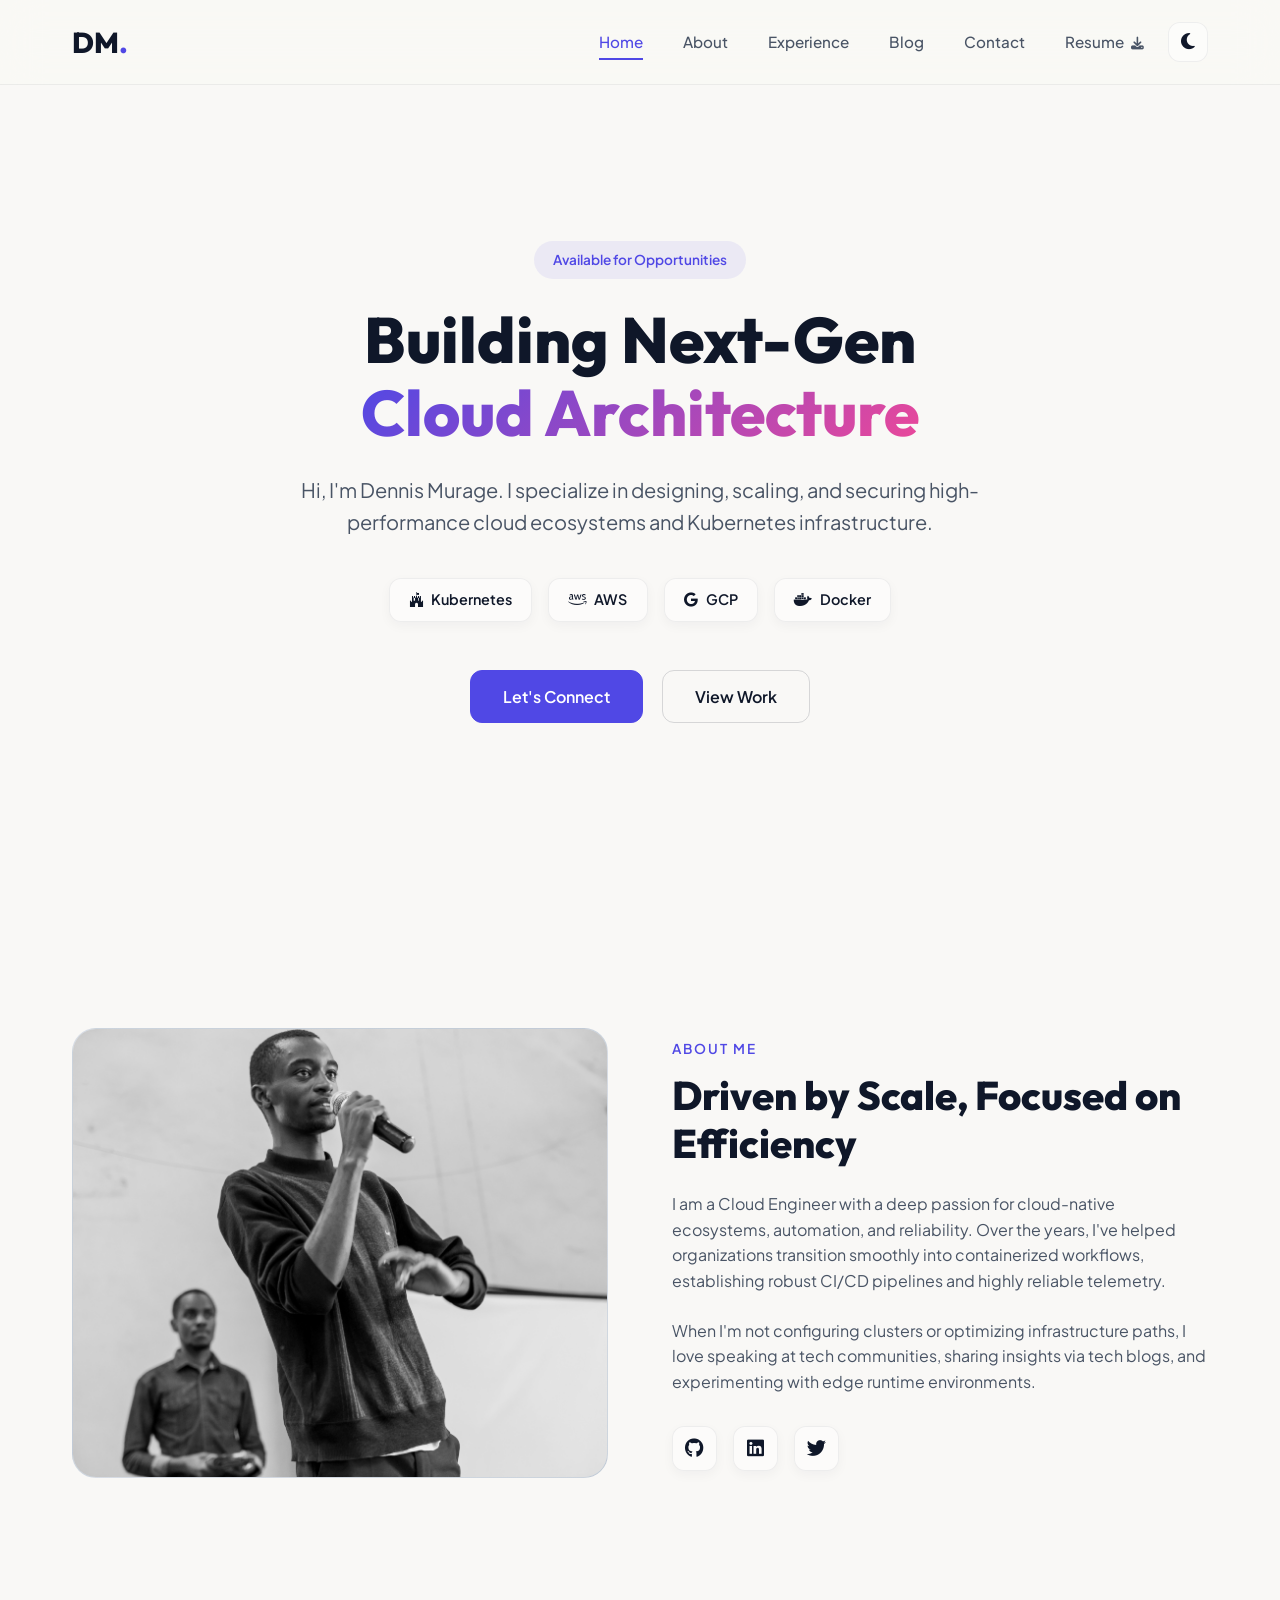
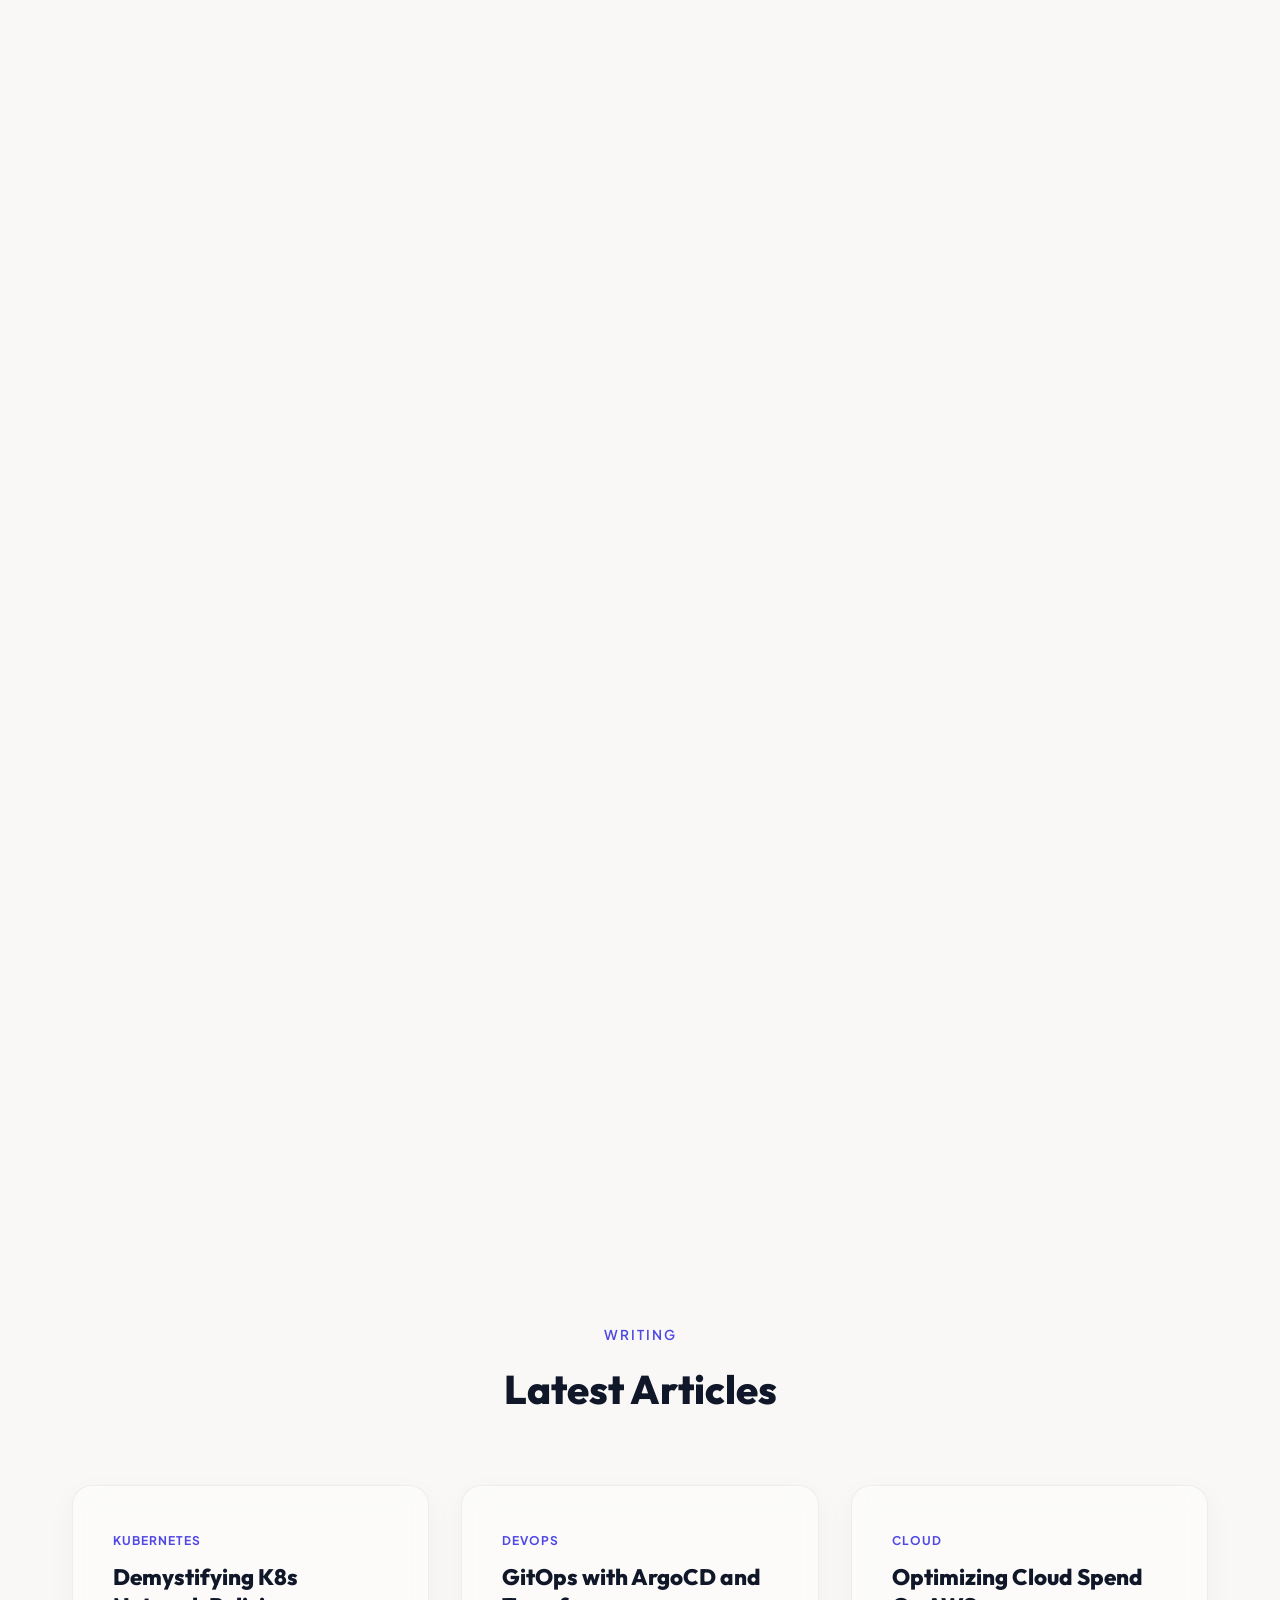
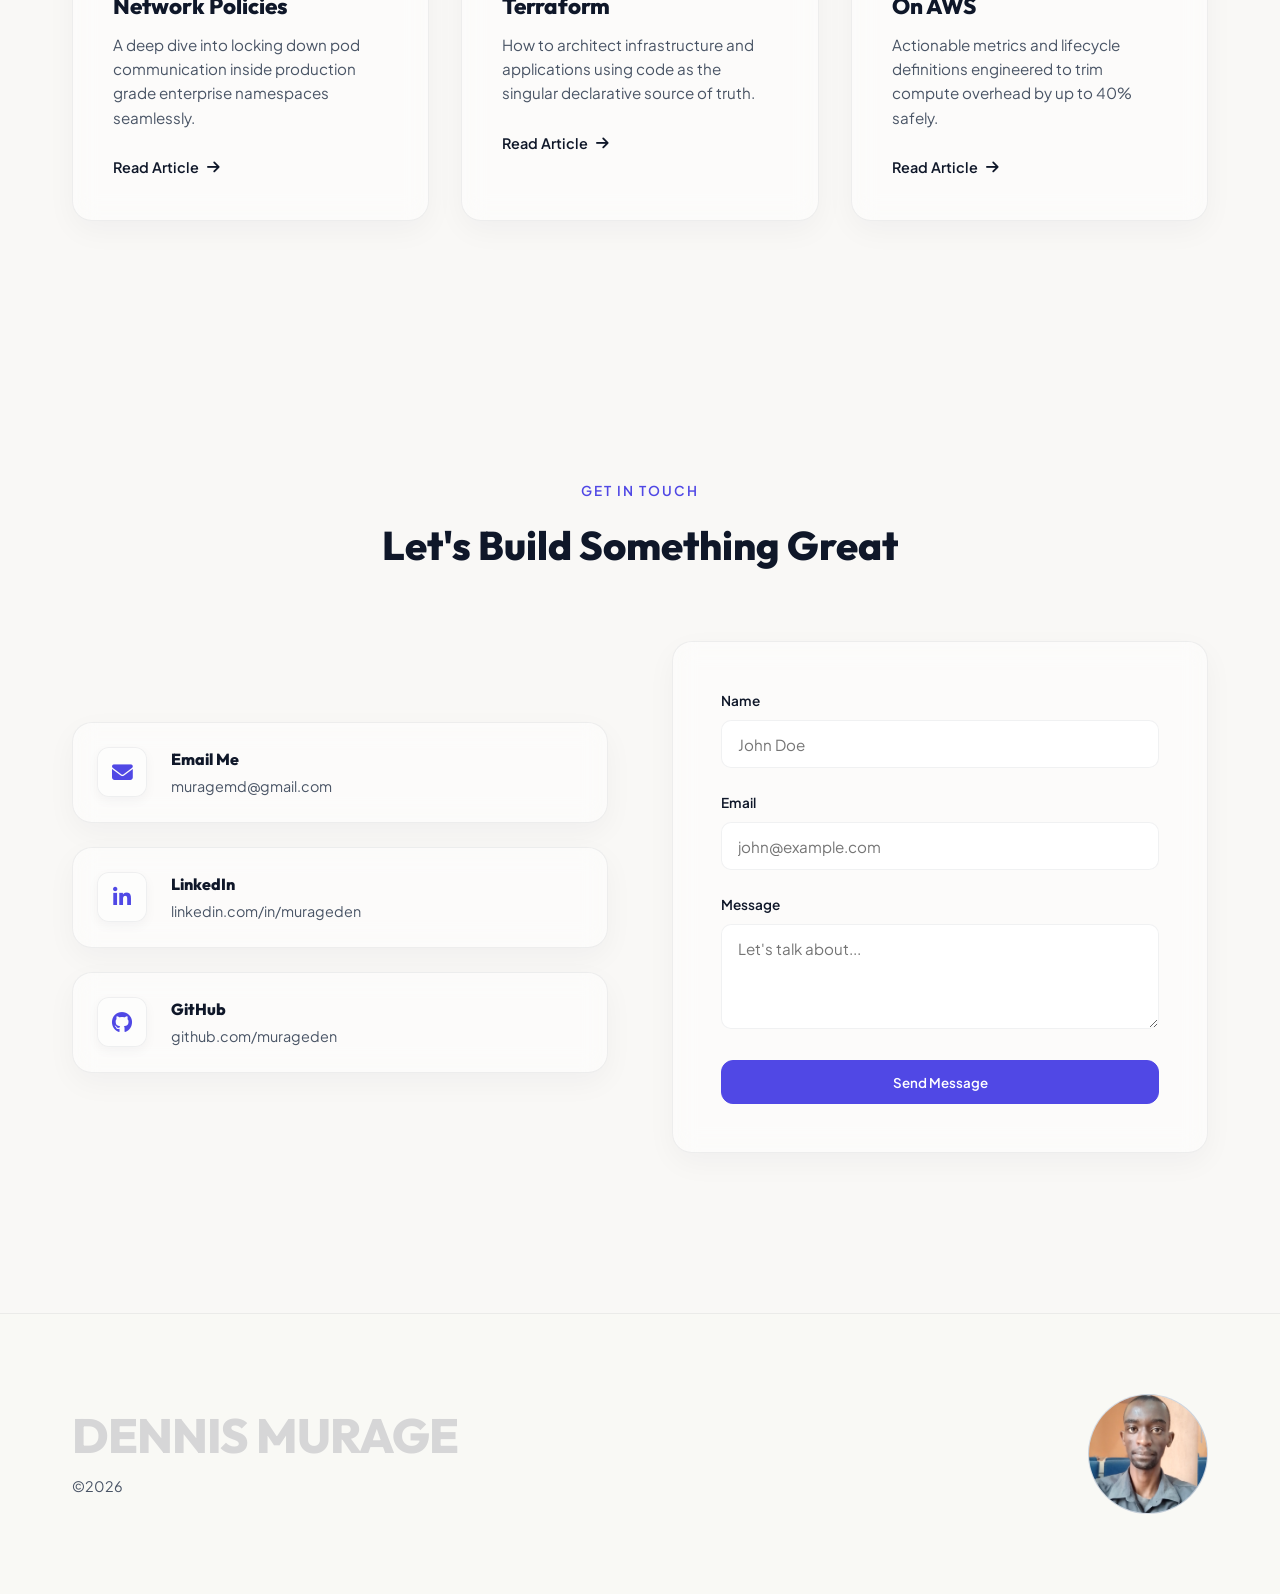
==== index.html @ cc173457 "Update portfolio" ====
<!DOCTYPE html>
<html lang="en">

<head>
    <meta charset="UTF-8">
    <meta name="viewport" content="width=device-width, initial-scale=1.0">
    <title>Dennis Murage | Portfolio</title>
    <link rel="preconnect" href="https://fonts.googleapis.com">
    <link rel="preconnect" href="https://fonts.gstatic.com" crossorigin>
    <link
        href="https://fonts.googleapis.com/css2?family=Outfit:wght@400;600;800&family=Plus+Jakarta+Sans:wght@400;500;600&display=swap"
        rel="stylesheet">
    <link rel="stylesheet" href="https://cdnjs.cloudflare.com/ajax/libs/font-awesome/6.4.0/css/all.min.css">
    <link rel="stylesheet" href="styles.css">
</head>

<body>

    <canvas id="splash-canvas"></canvas>

    <nav class="navbar">
        <div class="nav-container">
            <a href="#" class="logo">DM<span>.</span></a>
            <div class="nav-right-wrapper">
                <div class="nav-links" id="nav-links">
                    <a href="#hero" class="nav-item active">Home</a>
                    <a href="#about" class="nav-item">About</a>
                    <a href="#experience" class="nav-item">Experience</a>
                    <a href="#blog" class="nav-item">Blog</a>
                    <a href="#contact" class="nav-item">Contact</a>
                    <a href="assets/Dennis-Resume-Software-Engineer.pdf" target="_blank"
                        download="Dennis-Resume-Software-Engineer.pdf" class="nav-item nav-btn">
                        Resume <i class="fa-solid fa-download" style="font-size: 0.8rem; margin-left: 4px;"></i>
                    </a>
                </div>
                <button id="theme-toggle" class="theme-toggle-btn" aria-label="Toggle theme">
                    <i class="fa-solid fa-moon"></i>
                </button>
                <button class="menu-toggle" id="menu-toggle" aria-label="Toggle Menu">
                    <i class="fa-solid fa-bars"></i>
                </button>
            </div>
        </div>
    </nav>

    <header id="hero" class="hero-section target-section">
        <div class="hero-content reveal">
            <span class="badge">Available for Opportunities</span>
            <h1>Building Next-Gen <br><span class="text-gradient">Cloud Architecture</span></h1>
            <p class="hero-lead">Hi, I'm Dennis Murage. I specialize in designing, scaling, and securing
                high-performance cloud ecosystems and Kubernetes infrastructure.</p>

            <div class="tech-badges">
                <span class="tech-badge"><i class="fa-brands fa-fort-awesome"></i> Kubernetes</span>
                <span class="tech-badge"><i class="fa-brands fa-aws"></i> AWS</span>
                <span class="tech-badge"><i class="fa-brands fa-google"></i> GCP</span>
                <span class="tech-badge"><i class="fa-brands fa-docker"></i> Docker</span>
            </div>

            <div class="hero-cta">
                <a href="#contact" class="btn btn-primary">Let's Connect</a>
                <a href="#experience" class="btn btn-secondary">View Work</a>
            </div>
        </div>
    </header>

    <section id="about" class="about-section target-section">
        <div class="container grid-2 reveal">
            <div class="about-image-wrapper">
                <div class="image-placeholder main-photo">
                    <i class="fa-solid fa-microphone-lines placeholder-icon"></i>
                    <img src="assets/murage.jpg" alt="Dennis Murage speaking" class="about-profile-img">
                </div>
            </div>
            <div class="about-text">
                <span class="section-subtitle">About Me</span>
                <h2>Driven by Scale, Focused on Efficiency</h2>
                <p>I am a Cloud Engineer with a deep passion for cloud-native ecosystems, automation, and reliability.
                    Over the years, I've helped organizations transition smoothly into containerized workflows,
                    establishing robust CI/CD pipelines and highly reliable telemetry.</p>
                <p>When I'm not configuring clusters or optimizing infrastructure paths, I love speaking at tech
                    communities, sharing insights via tech blogs, and experimenting with edge runtime environments.</p>

                <div class="social-row">
                    <a href="https://github.com/murageden" target="_blank" class="social-icon-link"><i
                            class="fa-brands fa-github"></i></a>
                    <a href="https://ke.linkedin.com/in/murageden" target="_blank" class="social-icon-link"><i
                            class="fa-brands fa-linkedin"></i></a>
                    <a href="https://x.com/d3N0_H" target="_blank" class="social-icon-link"><i
                            class="fa-brands fa-twitter"></i></a>
                </div>
            </div>
        </div>
    </section>

    <section id="experience" class="experience-section target-section">
        <div class="container reveal">
            <div class="section-header">
                <span class="section-subtitle">My Journey</span>
                <h2>Professional Experience</h2>
            </div>

            <div class="timeline">
                <div class="timeline-item">
                    <div class="timeline-dot"></div>
                    <div class="timeline-date">2024 - Present</div>
                    <div class="timeline-content glass-card">
                        <h3>Senior Cloud & DevOps Engineer</h3>
                        <p class="company-name">Safaricom PLC</p>
                        <p>Leading the migration of core legacy systems into a unified Kubernetes-driven architecture.
                            Orchestrated seamless blue-green deployments eliminating downtime for millions of active
                            users.</p>
                        <div class="skill-pills">
                            <span class="pill">EKS</span>
                            <span class="pill">Terraform</span>
                            <span class="pill">ArgoCD</span>
                            <span class="pill">Prometheus</span>
                        </div>
                    </div>
                </div>

                <div class="timeline-item">
                    <div class="timeline-dot"></div>
                    <div class="timeline-date">2022 - 2024</div>
                    <div class="timeline-content glass-card">
                        <h3>Cloud Infrastructure Engineer</h3>
                        <p class="company-name">Andela</p>
                        <p>Managed multi-tenant hybrid cloud configurations across AWS and GCP. Designed
                            high-availability storage configurations and optimized network traffic policies for
                            microservice mesh architectures.</p>
                        <div class="skill-pills">
                            <span class="pill">GCP</span>
                            <span class="pill">Istio</span>
                            <span class="pill">Helm</span>
                            <span class="pill">Docker</span>
                        </div>
                    </div>
                </div>
            </div>
        </div>
    </section>

    <section id="blog" class="blog-section target-section">
        <div class="container reveal">
            <div class="section-header">
                <span class="section-subtitle">Writing</span>
                <h2>Latest Articles</h2>
            </div>

            <div class="grid-3">
                <article class="blog-card glass-card">
                    <div class="blog-content">
                        <span class="blog-tag">Kubernetes</span>
                        <h3>Demystifying K8s Network Policies</h3>
                        <p>A deep dive into locking down pod communication inside production grade enterprise namespaces
                            seamlessly.</p>
                        <a href="#" class="blog-link">Read Article <i class="fa-solid fa-arrow-right"></i></a>
                    </div>
                </article>

                <article class="blog-card glass-card">
                    <div class="blog-content">
                        <span class="blog-tag">DevOps</span>
                        <h3>GitOps with ArgoCD and Terraform</h3>
                        <p>How to architect infrastructure and applications using code as the singular declarative
                            source of truth.</p>
                        <a href="#" class="blog-link">Read Article <i class="fa-solid fa-arrow-right"></i></a>
                    </div>
                </article>

                <article class="blog-card glass-card">
                    <div class="blog-content">
                        <span class="blog-tag">Cloud</span>
                        <h3>Optimizing Cloud Spend On AWS</h3>
                        <p>Actionable metrics and lifecycle definitions engineered to trim compute overhead by up to 40%
                            safely.</p>
                        <a href="#" class="blog-link">Read Article <i class="fa-solid fa-arrow-right"></i></a>
                    </div>
                </article>
            </div>
        </div>
    </section>

    <section id="contact" class="contact-section target-section">
        <div class="container reveal">
            <div class="section-header">
                <span class="section-subtitle">Get In Touch</span>
                <h2>Let's Build Something Great</h2>
            </div>

            <div class="grid-2">
                <div class="contact-info-grid">
                    <div class="glass-card contact-card clickable" data-copy="muragemd@gmail.com">
                        <div class="contact-icon"><i class="fa-solid fa-envelope"></i></div>
                        <div>
                            <h4>Email Me</h4>
                            <p>muragemd@gmail.com</p>
                        </div>
                        <span class="tooltip">Click to copy</span>
                    </div>

                    <a href="https://ke.linkedin.com/in/murageden" target="_blank" class="glass-card contact-card">
                        <div class="contact-icon"><i class="fa-brands fa-linkedin-in"></i></div>
                        <div>
                            <h4>LinkedIn</h4>
                            <p>linkedin.com/in/murageden</p>
                        </div>
                    </a>

                    <a href="https://github.com/murageden" target="_blank" class="glass-card contact-card">
                        <div class="contact-icon"><i class="fa-brands fa-github"></i></div>
                        <div>
                            <h4>GitHub</h4>
                            <p>github.com/murageden</p>
                        </div>
                    </a>
                </div>

                <div class="contact-form-wrapper glass-card">
                    <form class="contact-form" onsubmit="event.preventDefault();">
                        <div class="form-group">
                            <label for="name">Name</label>
                            <input type="text" id="name" required placeholder="John Doe">
                        </div>
                        <div class="form-group">
                            <label for="email">Email</label>
                            <input type="email" id="email" required placeholder="john@example.com">
                        </div>
                        <div class="form-group">
                            <label for="message">Message</label>
                            <textarea id="message" rows="4" required placeholder="Let's talk about..."></textarea>
                        </div>
                        <button type="submit" class="btn btn-primary btn-full">Send Message</button>
                    </form>
                </div>
            </div>
        </div>
    </section>

    <footer class="footer">
        <div class="container footer-grid">
            <div class="footer-left">
                <h2 class="footer-logo-huge">DENNIS MURAGE</h2>
                <p class="footer-credit">&copy;2026</p>
            </div>
            <div class="footer-right">
                <div class="image-placeholder footer-photo">
                    <i class="fa-solid fa-camera placeholder-icon"></i>
                    <img src="assets/dennis.jpg" alt="Dennis Murage" class="footer-profile-img">
                </div>
            </div>
        </div>
    </footer>

    <script src="splash.js"></script>
    <script src="app.js"></script>
</body>

</html>
---- styles.css ----
/* Color Palette System & Variables */
:root {
    /* Default Light Mode Settings */
    --bg-warm-white: HSL(40, 20%, 97%);
    /* #faf9f6 */
    --primary-indigo: HSL(243, 75%, 59%);
    /* #4f46e5 */
    --primary-indigo-light: HSL(243, 75%, 70%);
    --text-deep-slate: HSL(222, 47%, 11%);
    /* #0f172a */
    --text-muted-slate: HSL(215, 16%, 34%);
    /* #475569 */

    --glass-bg: rgba(255, 255, 255, 0.45);
    --glass-border: rgba(15, 23, 42, 0.06);
    --glass-shadow: rgba(15, 23, 42, 0.04);

    --card-hover-bg: rgba(255, 255, 255, 0.7);
    --input-bg: #ffffff;
    --nav-bg: rgba(250, 249, 246, 0.7);
    --badge-bg: rgba(79, 70, 229, 0.08);

    --font-heading: 'Outfit', sans-serif;
    --font-body: 'Plus Jakarta Sans', sans-serif;
    --transition-smooth: all 0.4s cubic-bezier(0.16, 1, 0.3, 1);
}

/* Dark Mode Configuration Rule */
[data-theme="dark"] {
    --bg-warm-white: HSL(222, 47%, 11%);
    /* #0f172a Deep Charcoal Base */
    --text-deep-slate: HSL(40, 20%, 97%);
    /* High Contrast Typography */
    --text-muted-slate: HSL(215, 16%, 70%);
    /* Optimized Reading Grey */

    --glass-bg: rgba(30, 41, 59, 0.45);
    --glass-border: rgba(255, 255, 255, 0.08);
    --glass-shadow: rgba(0, 0, 0, 0.25);

    --card-hover-bg: rgba(30, 41, 59, 0.7);
    --input-bg: HSL(223, 47%, 15%);
    --nav-bg: rgba(15, 23, 42, 0.7);
    --badge-bg: rgba(129, 140, 248, 0.15);
}

/* Reset Base Rules */
* {
    box-sizing: border-box;
    margin: 0;
    padding: 0;
}

html {
    scroll-behavior: smooth;
    overflow-x: hidden;
}

body {
    background-color: var(--bg-warm-white);
    color: var(--text-deep-slate);
    font-family: var(--font-body);
    line-height: 1.6;
    overflow-x: hidden;
    position: relative;
    transition: background-color 0.5s ease, color 0.3s ease;
}

/* Interactive Canvas Layer */
#splash-canvas {
    position: fixed;
    top: 0;
    left: 0;
    width: 100vw;
    height: 100vh;
    z-index: -1;
    pointer-events: none;
}

/* Reusable Layout Containers */
.container {
    width: 100%;
    max-width: 1200px;
    margin: 0 auto;
    padding: 0 2rem;
}

.grid-2 {
    display: grid;
    grid-template-columns: repeat(auto-fit, minmax(320px, 1fr));
    gap: 4rem;
    align-items: center;
}

.grid-3 {
    display: grid;
    grid-template-columns: repeat(auto-fit, minmax(300px, 1fr));
    gap: 2rem;
}

/* Glassmorphism Cards */
.glass-card {
    background: var(--glass-bg);
    backdrop-filter: blur(12px);
    -webkit-backdrop-filter: blur(12px);
    border: 1px solid var(--glass-border);
    border-radius: 20px;
    padding: 2.5rem;
    box-shadow: 0 10px 30px var(--glass-shadow);
    transition: var(--transition-smooth), background 0.5s ease;
}

.glass-card:hover {
    transform: translateY(-5px);
    background: var(--card-hover-bg);
    border-color: rgba(79, 70, 229, 0.2);
    box-shadow: 0 20px 40px rgba(79, 70, 229, 0.06);
}

/* Navigation Layout Controls */
.navbar {
    position: fixed;
    top: 0;
    left: 0;
    width: 100%;
    z-index: 100;
    background: var(--nav-bg);
    backdrop-filter: blur(20px);
    -webkit-backdrop-filter: blur(20px);
    border-bottom: 1px solid var(--glass-border);
    transition: background 0.5s ease;
}

.nav-container {
    max-width: 1200px;
    margin: 0 auto;
    padding: 1.2rem 2rem;
    display: flex;
    justify-content: space-between;
    align-items: center;
}

.logo {
    font-family: var(--font-heading);
    font-weight: 800;
    font-size: 1.8rem;
    color: var(--text-deep-slate);
    text-decoration: none;
}

.logo span {
    color: var(--primary-indigo);
}

.nav-right-wrapper {
    display: flex;
    align-items: center;
    gap: 1.5rem;
}

.nav-links {
    display: flex;
    gap: 2.5rem;
}

.nav-item {
    text-decoration: none;
    color: var(--text-muted-slate);
    font-weight: 500;
    font-size: 0.95rem;
    position: relative;
    transition: var(--transition-smooth);
}

.nav-item:hover,
.nav-item.active {
    color: var(--primary-indigo);
}

.nav-item::after {
    content: '';
    position: absolute;
    bottom: -6px;
    left: 0;
    width: 0;
    height: 2px;
    background: var(--primary-indigo);
    transition: var(--transition-smooth);
}

.nav-item.active::after,
.nav-item:hover::after {
    width: 100%;
}

/* Theme Toggle Button Styling */
.theme-toggle-btn {
    background: none;
    border: none;
    font-size: 1.15rem;
    color: var(--text-deep-slate);
    cursor: pointer;
    width: 40px;
    height: 40px;
    border-radius: 12px;
    display: flex;
    align-items: center;
    justify-content: center;
    transition: var(--transition-smooth);
    border: 1px solid var(--glass-border);
    background: var(--glass-bg);
}

.theme-toggle-btn:hover {
    background: var(--primary-indigo);
    color: white;
    transform: scale(1.05);
}

.menu-toggle {
    display: none;
    background: none;
    border: none;
    font-size: 1.5rem;
    color: var(--text-deep-slate);
    cursor: pointer;
}

/* Typography Elements */
h1,
h2,
h3,
h4 {
    font-family: var(--font-heading);
    color: var(--text-deep-slate);
    font-weight: 800;
}

.text-gradient {
    background: linear-gradient(135deg, var(--primary-indigo), #ec4899);
    -webkit-background-clip: text;
    -webkit-text-fill-color: transparent;
}

.section-subtitle {
    display: inline-block;
    font-size: 0.85rem;
    text-transform: uppercase;
    letter-spacing: 2px;
    color: var(--primary-indigo);
    font-weight: 600;
    margin-bottom: 0.75rem;
}

.section-header {
    margin-bottom: 4rem;
    text-align: center;
}

.section-header h2 {
    font-size: 2.5rem;
}

/* Action Buttons */
.btn {
    display: inline-flex;
    align-items: center;
    justify-content: center;
    padding: 0.8rem 2rem;
    font-family: var(--font-body);
    font-weight: 600;
    border-radius: 12px;
    text-decoration: none;
    cursor: pointer;
    transition: var(--transition-smooth);
}

.btn-primary {
    background: var(--primary-indigo);
    color: white;
    border: 1px solid var(--primary-indigo);
}

.btn-primary:hover {
    background: var(--primary-indigo-light);
    transform: translateY(-2px);
    box-shadow: 0 10px 20px rgba(79, 70, 229, 0.2);
}

.btn-secondary {
    background: transparent;
    color: var(--text-deep-slate);
    border: 1px solid rgba(15, 23, 42, 0.15);
    margin-left: 1rem;
}

[data-theme="dark"] .btn-secondary {
    border-color: rgba(255, 255, 255, 0.2);
}

.btn-secondary:hover {
    background: rgba(15, 23, 42, 0.04);
    border-color: var(--text-deep-slate);
}

.btn-full {
    width: 100%;
}

/* System Placeholders UI Component */
.image-placeholder {
    background: linear-gradient(135deg, #e2e8f0, #cbd5e1);
    border-radius: 24px;
    display: flex;
    flex-direction: column;
    justify-content: center;
    align-items: center;
    color: HSL(215, 16%, 34%);
    gap: 1rem;
    font-size: 0.9rem;
    font-weight: 500;
    border: 1px solid rgba(0, 0, 0, 0.05);
}

[data-theme="dark"] .image-placeholder {
    background: linear-gradient(135deg, #1e293b, #334155);
    color: HSL(215, 16%, 70%);
}

.placeholder-icon {
    font-size: 2.5rem;
    opacity: 0.7;
}

/* Hero Content Area Layout */
.hero-section {
    min-height: 100vh;
    display: flex;
    align-items: center;
    padding: 8rem 2rem 4rem 2rem;
}

.hero-content {
    max-width: 800px;
    margin: 0 auto;
    text-align: center;
}

.hero-content h1 {
    font-size: 4rem;
    line-height: 1.15;
    margin-bottom: 1.5rem;
}

.hero-lead {
    font-size: 1.25rem;
    color: var(--text-muted-slate);
    margin-bottom: 2.5rem;
}

.badge {
    display: inline-block;
    padding: 0.5rem 1.2rem;
    background: var(--badge-bg);
    color: var(--primary-indigo);
    border-radius: 100px;
    font-size: 0.85rem;
    font-weight: 600;
    margin-bottom: 1.5rem;
    transition: background 0.5s ease;
}

.tech-badges {
    display: flex;
    justify-content: center;
    gap: 1rem;
    flex-wrap: wrap;
    margin-bottom: 3rem;
}

.tech-badge {
    display: flex;
    align-items: center;
    gap: 0.5rem;
    background: var(--glass-bg);
    border: 1px solid var(--glass-border);
    color: var(--text-deep-slate);
    padding: 0.6rem 1.2rem;
    border-radius: 12px;
    font-size: 0.9rem;
    font-weight: 600;
    box-shadow: 0 4px 12px var(--glass-shadow);
}

/* About Section layout layout */
.about-section {
    padding: 8rem 0;
}

.about-image-wrapper {
    position: relative;
}

.main-photo {
    height: 450px;
    width: 100%;
}

/* Profile Image Rules */
.about-image-wrapper .image-placeholder {
    position: relative;
    overflow: hidden;
    /* Keeps the border-radius clipping perfectly */
}

.about-profile-img {
    position: absolute;
    top: 0;
    left: 0;
    width: 100%;
    height: 100%;
    object-fit: cover;
    /* Fits the container perfectly without squishing or stretching */
    object-position: center;
    filter: grayscale(100%);
    /* Makes the photo beautifully black and white */
    transition: var(--transition-smooth);
    z-index: 2;
}

/* Optional: Subtle hover interaction to gently bring back color on hover */
.about-image-wrapper:hover .about-profile-img {
    filter: grayscale(30%);
}

/* Hide the placeholder icon if an image successfully loads on top */
.about-image-wrapper .image-placeholder i {
    position: relative;
    z-index: 1;
}

.about-text h2 {
    font-size: 2.5rem;
    margin-bottom: 1.5rem;
    line-height: 1.2;
}

.about-text p {
    color: var(--text-muted-slate);
    margin-bottom: 1.5rem;
}

.social-row {
    display: flex;
    gap: 1rem;
    margin-top: 2rem;
}

.social-icon-link {
    display: flex;
    align-items: center;
    justify-content: center;
    width: 45px;
    height: 45px;
    border-radius: 12px;
    background: var(--glass-bg);
    border: 1px solid var(--glass-border);
    color: var(--text-deep-slate);
    font-size: 1.2rem;
    box-shadow: 0 4px 12px var(--glass-shadow);
    text-decoration: none;
    transition: var(--transition-smooth);
}

.social-icon-link:hover {
    background: var(--primary-indigo);
    color: white;
    transform: translateY(-3px);
}

/* Experience Engine Architecture */
.experience-section {
    padding: 8rem 0;
}

.timeline {
    position: relative;
    max-width: 800px;
    margin: 0 auto;
    padding-left: 2rem;
}

.timeline::before {
    content: '';
    position: absolute;
    left: 0;
    top: 10px;
    width: 2px;
    height: calc(100% - 20px);
    background: linear-gradient(to bottom, var(--primary-indigo), rgba(79, 70, 229, 0.1));
}

.timeline-item {
    position: relative;
    margin-bottom: 3.5rem;
}

.timeline-dot {
    position: absolute;
    left: -2rem;
    top: 28px;
    width: 14px;
    height: 14px;
    border-radius: 50%;
    background: var(--primary-indigo);
    border: 4px solid var(--bg-warm-white);
    transform: translateX(-50%);
    box-shadow: 0 0 0 4px rgba(79, 70, 229, 0.15);
    transition: border 0.5s ease;
}

.timeline-date {
    font-size: 0.9rem;
    font-weight: 600;
    color: var(--primary-indigo);
    margin-bottom: 0.5rem;
}

.timeline-content h3 {
    font-size: 1.35rem;
    margin-bottom: 0.25rem;
}

.company-name {
    font-weight: 600;
    color: var(--text-muted-slate);
    font-size: 0.95rem;
    margin-bottom: 1rem;
}

.timeline-content p {
    color: var(--text-muted-slate);
    font-size: 0.95rem;
    margin-bottom: 1.5rem;
}

.skill-pills {
    display: flex;
    gap: 0.5rem;
    flex-wrap: wrap;
}

.pill {
    background: rgba(79, 70, 229, 0.06);
    color: var(--primary-indigo);
    padding: 0.3rem 0.9rem;
    border-radius: 100px;
    font-size: 0.8rem;
    font-weight: 600;
}

[data-theme="dark"] .pill {
    background: rgba(129, 140, 248, 0.15);
    color: HSL(243, 75%, 75%);
}

/* Blog Content Feed Elements */
.blog-section {
    padding: 8rem 0;
}

.blog-card {
    display: flex;
    flex-direction: column;
    justify-content: space-between;
}

.blog-tag {
    display: inline-block;
    font-size: 0.75rem;
    font-weight: 700;
    color: var(--primary-indigo);
    text-transform: uppercase;
    letter-spacing: 1px;
    margin-bottom: 0.75rem;
}

.blog-card h3 {
    font-size: 1.4rem;
    margin-bottom: 0.75rem;
    line-height: 1.3;
}

.blog-card p {
    color: var(--text-muted-slate);
    font-size: 0.95rem;
    margin-bottom: 1.5rem;
}

.blog-link {
    color: var(--text-deep-slate);
    text-decoration: none;
    font-weight: 600;
    font-size: 0.9rem;
    display: inline-flex;
    align-items: center;
    gap: 0.5rem;
    transition: var(--transition-smooth);
}

.blog-card:hover .blog-link {
    color: var(--primary-indigo);
    gap: 0.75rem;
}

/* Contact Ecosystem Architecture */
.contact-section {
    padding: 8rem 0 10rem 0;
}

.contact-info-grid {
    display: flex;
    flex-direction: column;
    gap: 1.5rem;
}

.contact-card {
    display: flex;
    align-items: center;
    gap: 1.5rem;
    padding: 1.5rem;
    text-decoration: none;
    position: relative;
    color: inherit;
}

.contact-card.clickable {
    cursor: pointer;
}

.contact-icon {
    width: 50px;
    height: 50px;
    background: var(--glass-bg);
    border: 1px solid var(--glass-border);
    color: var(--primary-indigo);
    border-radius: 12px;
    display: flex;
    align-items: center;
    justify-content: center;
    font-size: 1.3rem;
    box-shadow: 0 4px 12px var(--glass-shadow);
}

.contact-card h4 {
    font-size: 1rem;
    margin-bottom: 0.15rem;
}

.contact-card p {
    color: var(--text-muted-slate);
    font-size: 0.9rem;
}

.tooltip {
    position: absolute;
    right: 1.5rem;
    top: 50%;
    transform: translateY(-50%);
    background: var(--text-deep-slate);
    color: var(--bg-warm-white);
    padding: 0.3rem 0.7rem;
    border-radius: 6px;
    font-size: 0.75rem;
    font-weight: 600;
    opacity: 0;
    transition: var(--transition-smooth);
    pointer-events: none;
}

.contact-card:hover .tooltip {
    opacity: 1;
}

.contact-form-wrapper {
    padding: 3rem;
}

.form-group {
    margin-bottom: 1.5rem;
}

.form-group label {
    display: block;
    font-size: 0.85rem;
    font-weight: 600;
    margin-bottom: 0.5rem;
    color: var(--text-deep-slate);
}

.form-group input,
.form-group textarea {
    width: 100%;
    padding: 0.85rem 1rem;
    border-radius: 10px;
    border: 1px solid var(--glass-border);
    background: var(--input-bg);
    font-family: var(--font-body);
    font-size: 0.95rem;
    color: var(--text-deep-slate);
    transition: var(--transition-smooth), background 0.5s ease;
}

.form-group input:focus,
.form-group textarea:focus {
    outline: none;
    border-color: var(--primary-indigo);
    box-shadow: 0 0 0 4px rgba(79, 70, 229, 0.08);
}

/* Footer Grid Construction rules */
.footer {
    background: var(--nav-bg);
    padding: 5rem 0;
    border-top: 1px solid var(--glass-border);
    transition: background 0.5s ease;
}

.footer-grid {
    display: flex;
    justify-content: space-between;
    align-items: center;
    flex-wrap: wrap;
    gap: 3rem;
}

.footer-logo-huge {
    font-size: 3rem;
    font-weight: 800;
    letter-spacing: -1px;
    line-height: 1;
    margin-bottom: 1rem;
    opacity: 0.15;
}

.footer-credit {
    color: var(--text-muted-slate);
    font-size: 0.9rem;
}

.footer-photo {
    width: 120px;
    height: 120px;
    border-radius: 50%;
    text-align: center;
    font-size: 0.7rem;
    padding: 0.5rem;
}

/* Footer Profile Image Rules */
.footer-photo {
    position: relative;
    overflow: hidden;
    /* Clips the image perfectly to the 50% border-radius circle */
    width: 120px;
    height: 120px;
}

.footer-profile-img {
    position: absolute;
    top: 0;
    left: 0;
    width: 100%;
    height: 100%;
    object-fit: cover;
    /* Fits the circular frame cleanly without distortion */
    object-position: center;
    transition: var(--transition-smooth);
}

/* Optional: Slight lift animation on hover to match the premium interactive feel */
.footer-photo:hover .footer-profile-img {
    transform: scale(1.08);
}

/* Entrance Visibility Logic via Intersection observer */
.reveal {
    opacity: 0;
    transform: translateY(30px);
    transition: opacity 0.8s ease, transform 0.8s cubic-bezier(0.16, 1, 0.3, 1);
}

.reveal.active {
    opacity: 1;
    transform: translateY(0);
}

/* Structural Breakpoints Rules */
@media (max-width: 992px) {
    .hero-content h1 {
        font-size: 3rem;
    }

    .grid-2 {
        gap: 2.5rem;
    }
}

@media (max-width: 768px) {
    .nav-links {
        display: none;
        position: absolute;
        top: 100%;
        left: 0;
        width: 100%;
        background: var(--input-bg);
        flex-direction: column;
        padding: 2rem;
        gap: 1.5rem;
        border-bottom: 1px solid var(--glass-border);
        box-shadow: 0 10px 20px var(--glass-shadow);
    }

    .nav-links.mobile-open {
        display: flex;
    }

    .menu-toggle {
        display: block;
    }

    .hero-content h1 {
        font-size: 2.5rem;
    }

    .footer-grid {
        flex-direction: column;
        text-align: center;
    }

    .main-photo {
        height: 320px;
    }
}
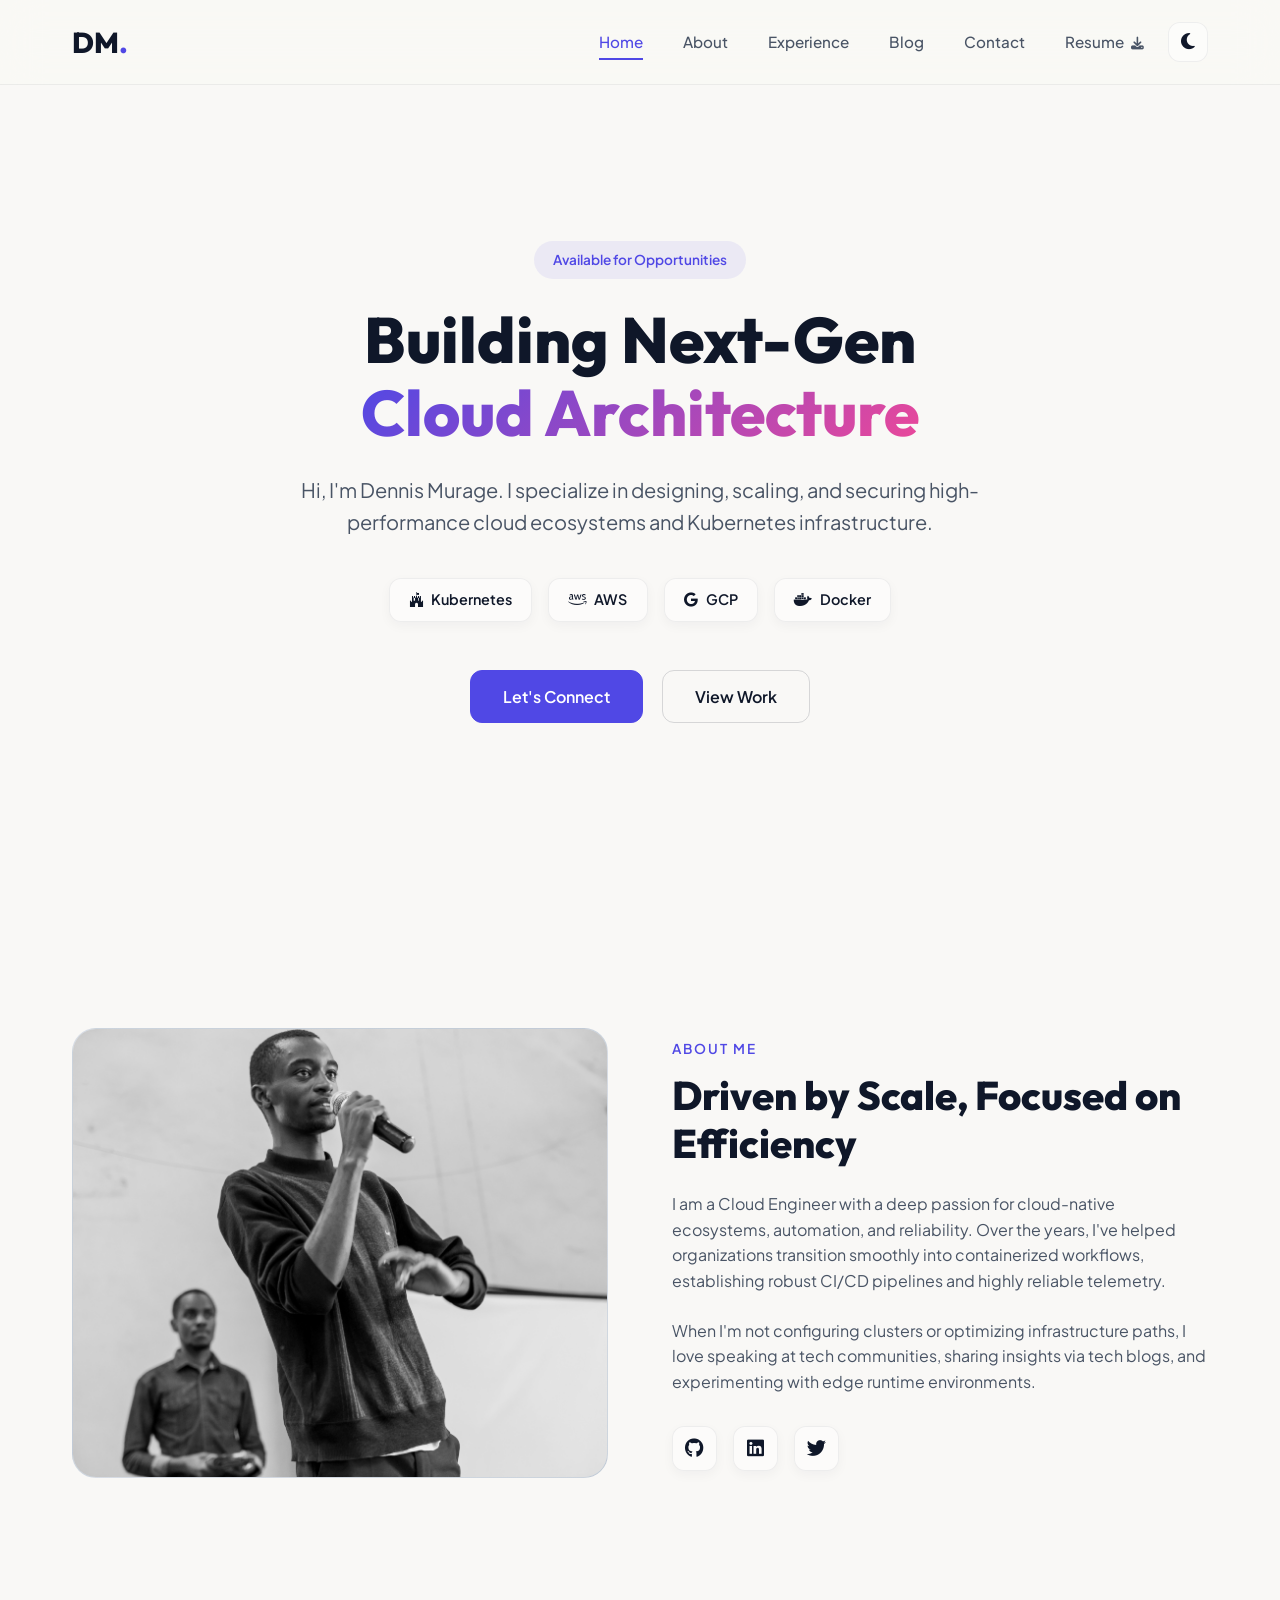
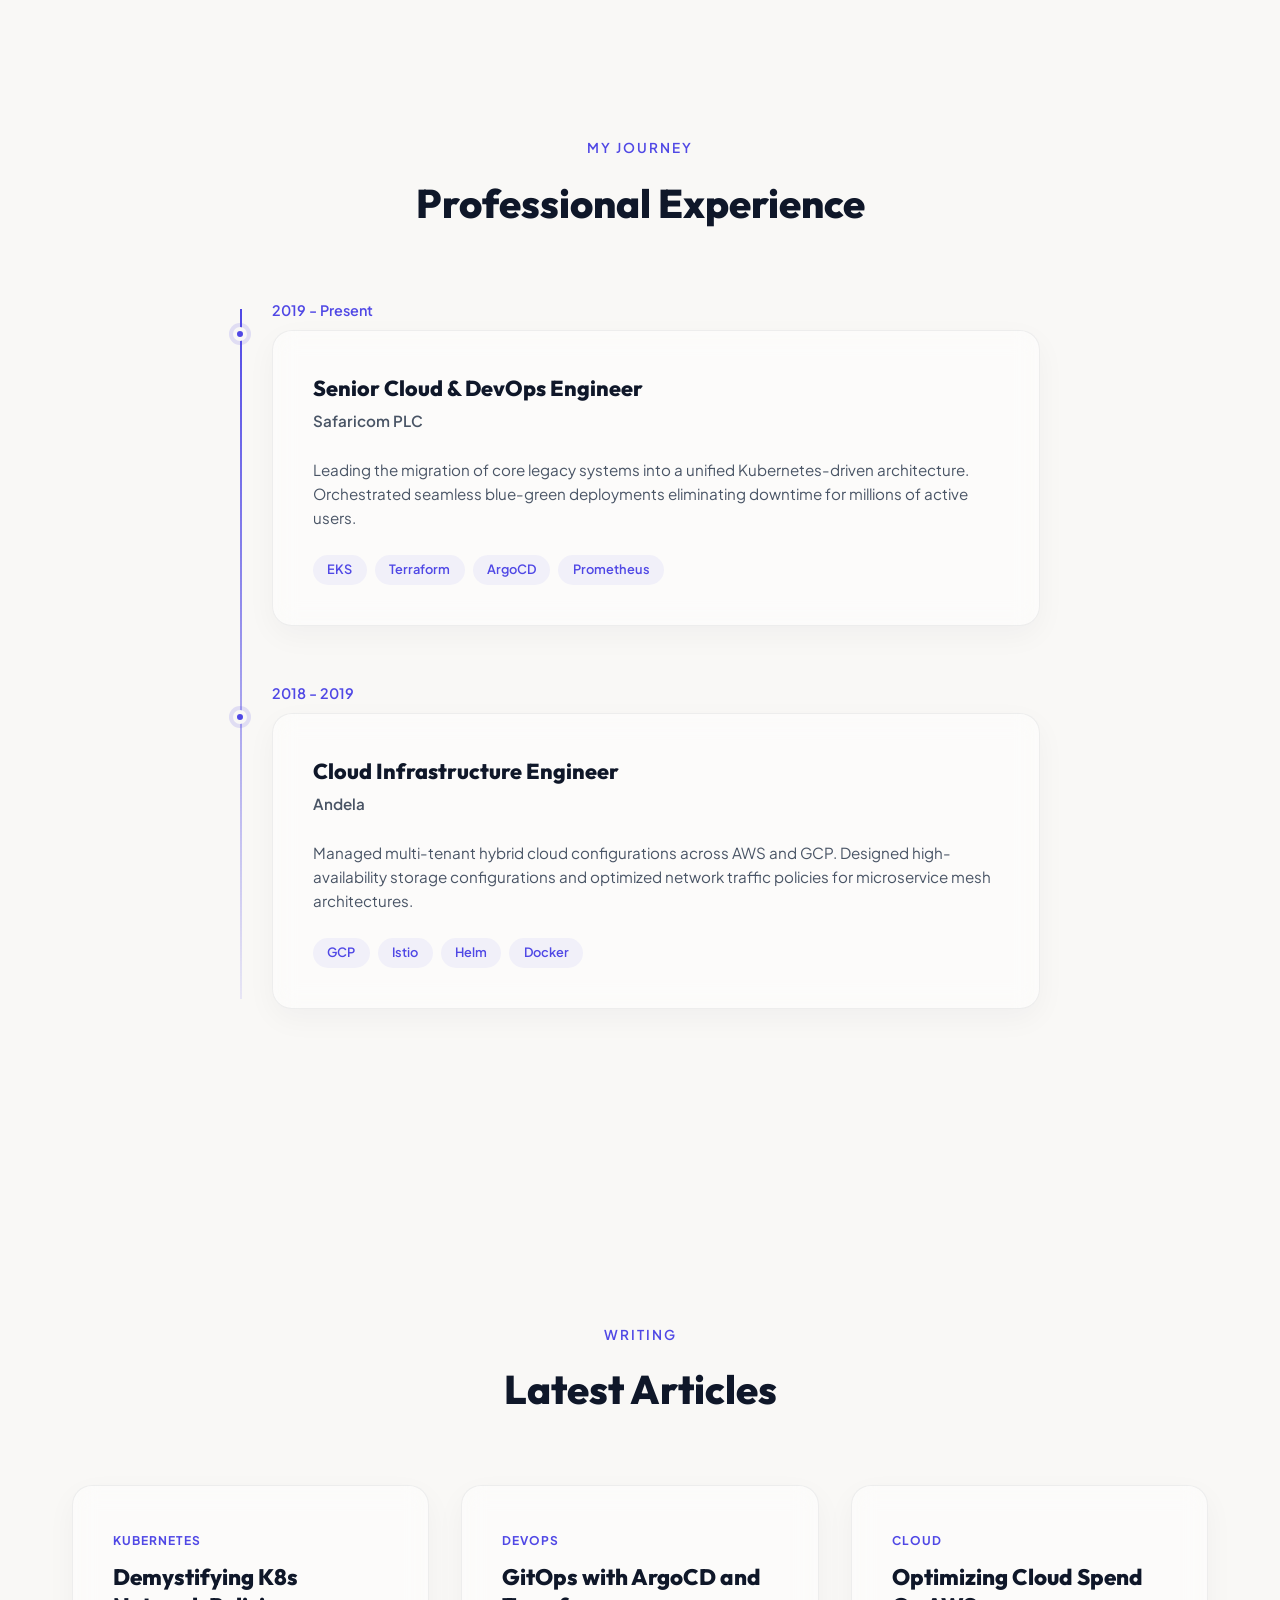
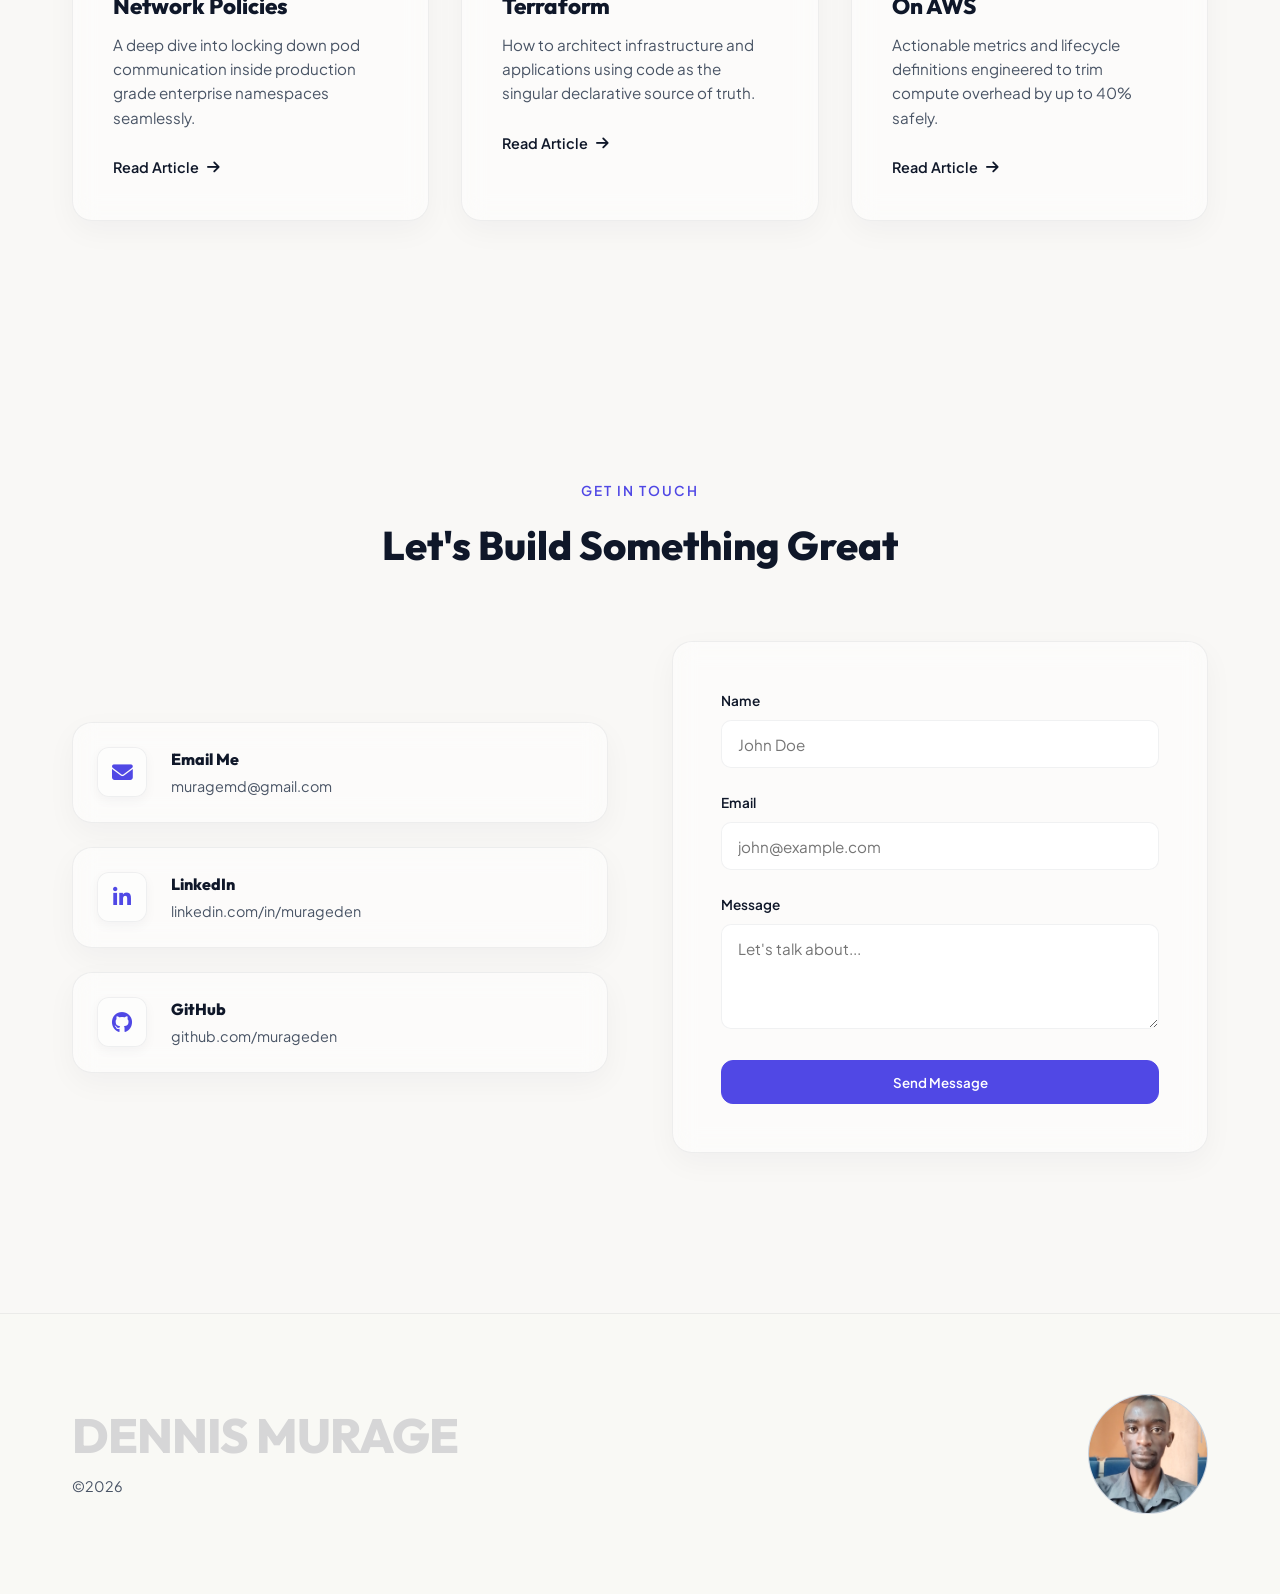
==== commit 5e45a8be: "add favicon.ico" ====
--- a/index.html
+++ b/index.html
@@ -7,6 +7,7 @@
     <title>Dennis Murage | Portfolio</title>
     <link rel="preconnect" href="https://fonts.googleapis.com">
     <link rel="preconnect" href="https://fonts.gstatic.com" crossorigin>
+    <link rel="icon" type="image/x-icon" href="favicon.ico">
     <link
         href="https://fonts.googleapis.com/css2?family=Outfit:wght@400;600;800&family=Plus+Jakarta+Sans:wght@400;500;600&display=swap"
         rel="stylesheet">
@@ -103,7 +104,7 @@
             <div class="timeline">
                 <div class="timeline-item">
                     <div class="timeline-dot"></div>
-                    <div class="timeline-date">2024 - Present</div>
+                    <div class="timeline-date">2019 - Present</div>
                     <div class="timeline-content glass-card">
                         <h3>Senior Cloud & DevOps Engineer</h3>
                         <p class="company-name">Safaricom PLC</p>
@@ -121,7 +122,7 @@
 
                 <div class="timeline-item">
                     <div class="timeline-dot"></div>
-                    <div class="timeline-date">2022 - 2024</div>
+                    <div class="timeline-date">2018 - 2019</div>
                     <div class="timeline-content glass-card">
                         <h3>Cloud Infrastructure Engineer</h3>
                         <p class="company-name">Andela</p>
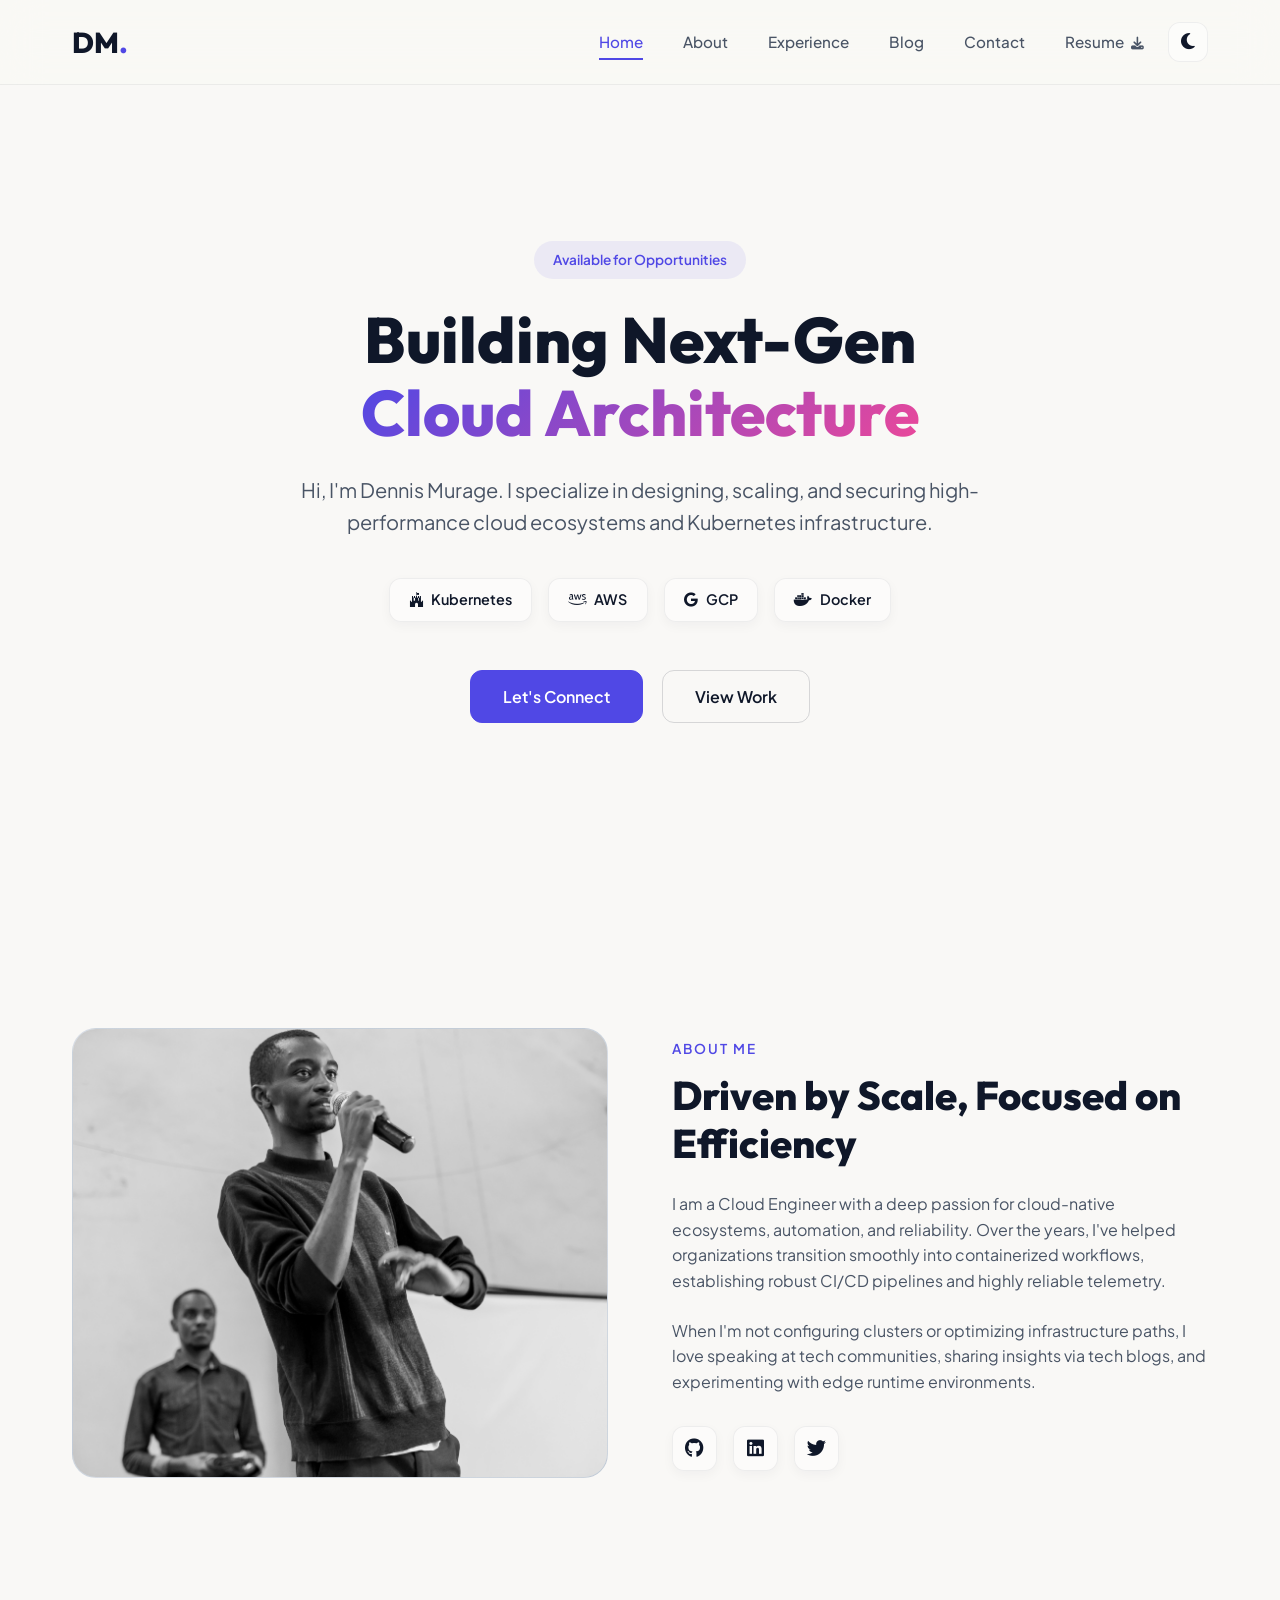
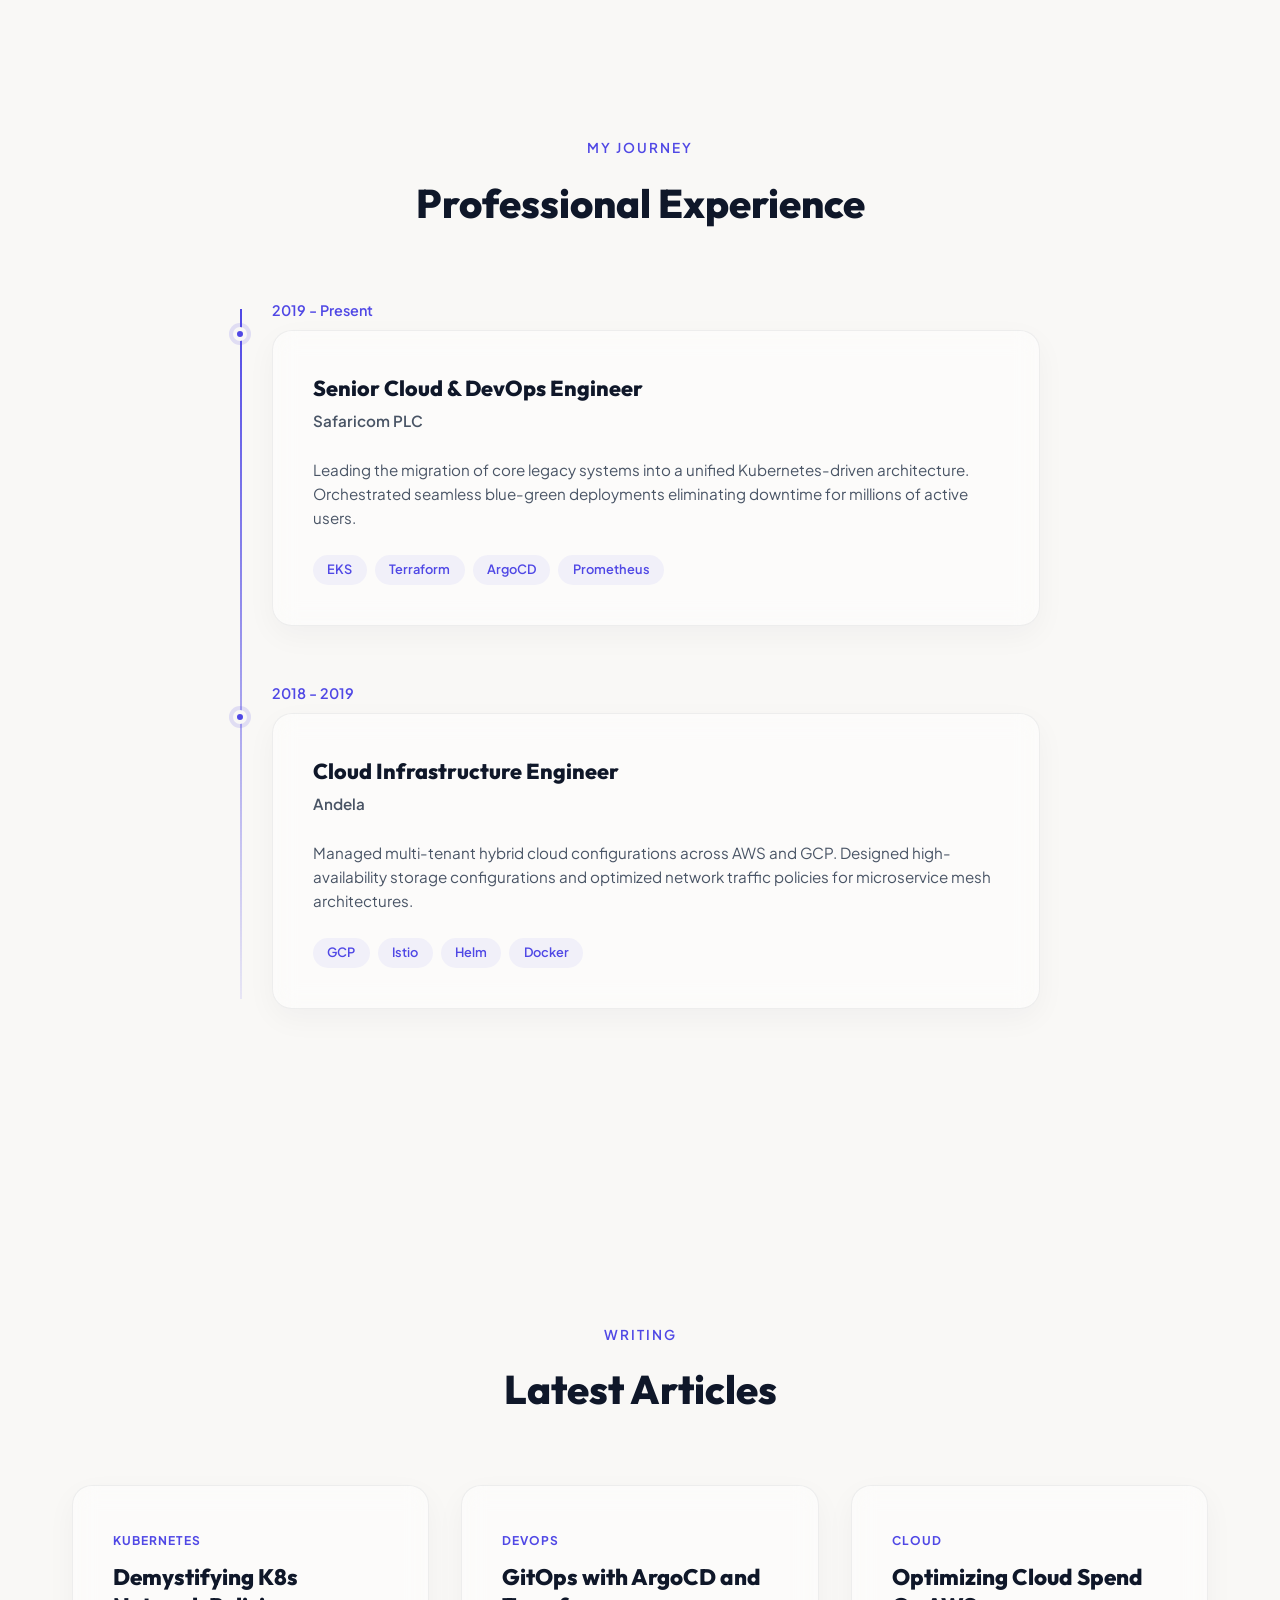
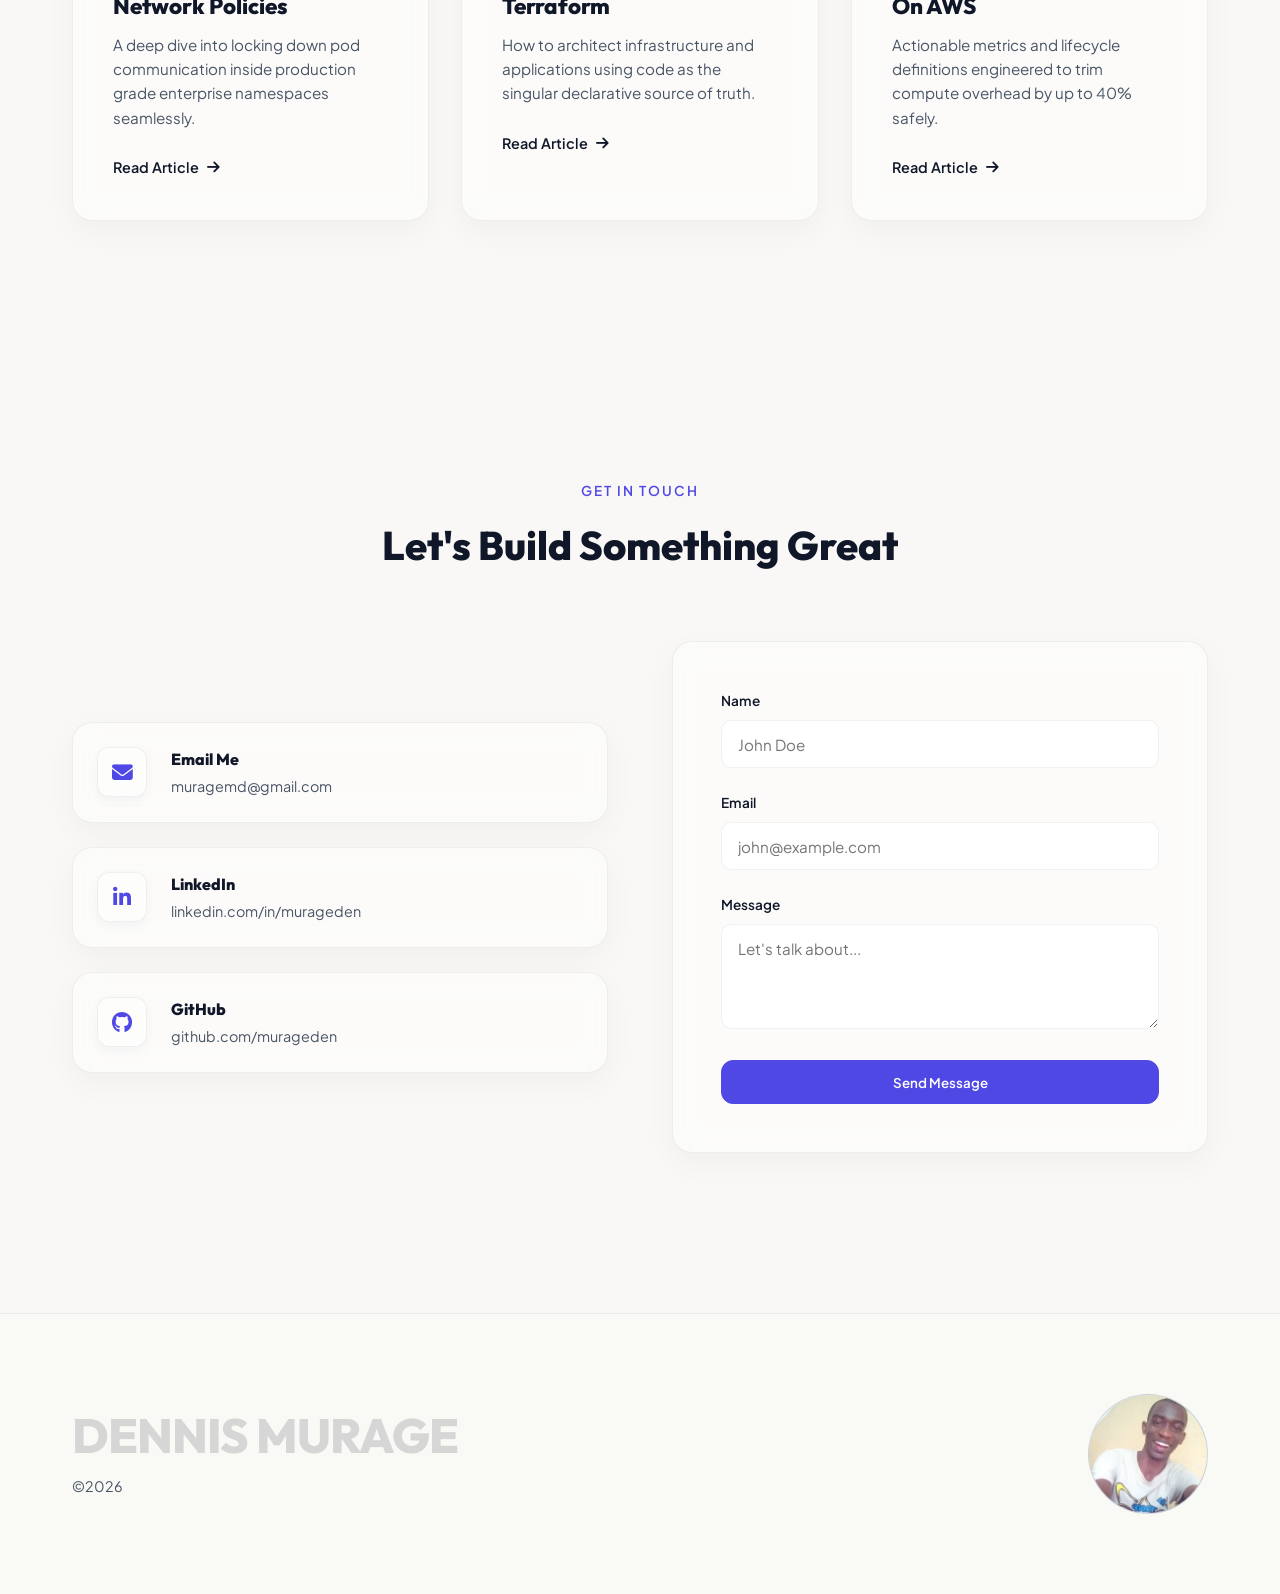
==== commit 131526af: "Change profile image" ====
--- a/index.html
+++ b/index.html
@@ -7,7 +7,7 @@
     <title>Dennis Murage | Portfolio</title>
     <link rel="preconnect" href="https://fonts.googleapis.com">
     <link rel="preconnect" href="https://fonts.gstatic.com" crossorigin>
-    <link rel="icon" type="image/x-icon" href="favicon.ico">
+    <link rel="icon" type="image/x-icon" href="./favicon.ico">
     <link
         href="https://fonts.googleapis.com/css2?family=Outfit:wght@400;600;800&family=Plus+Jakarta+Sans:wght@400;500;600&display=swap"
         rel="stylesheet">
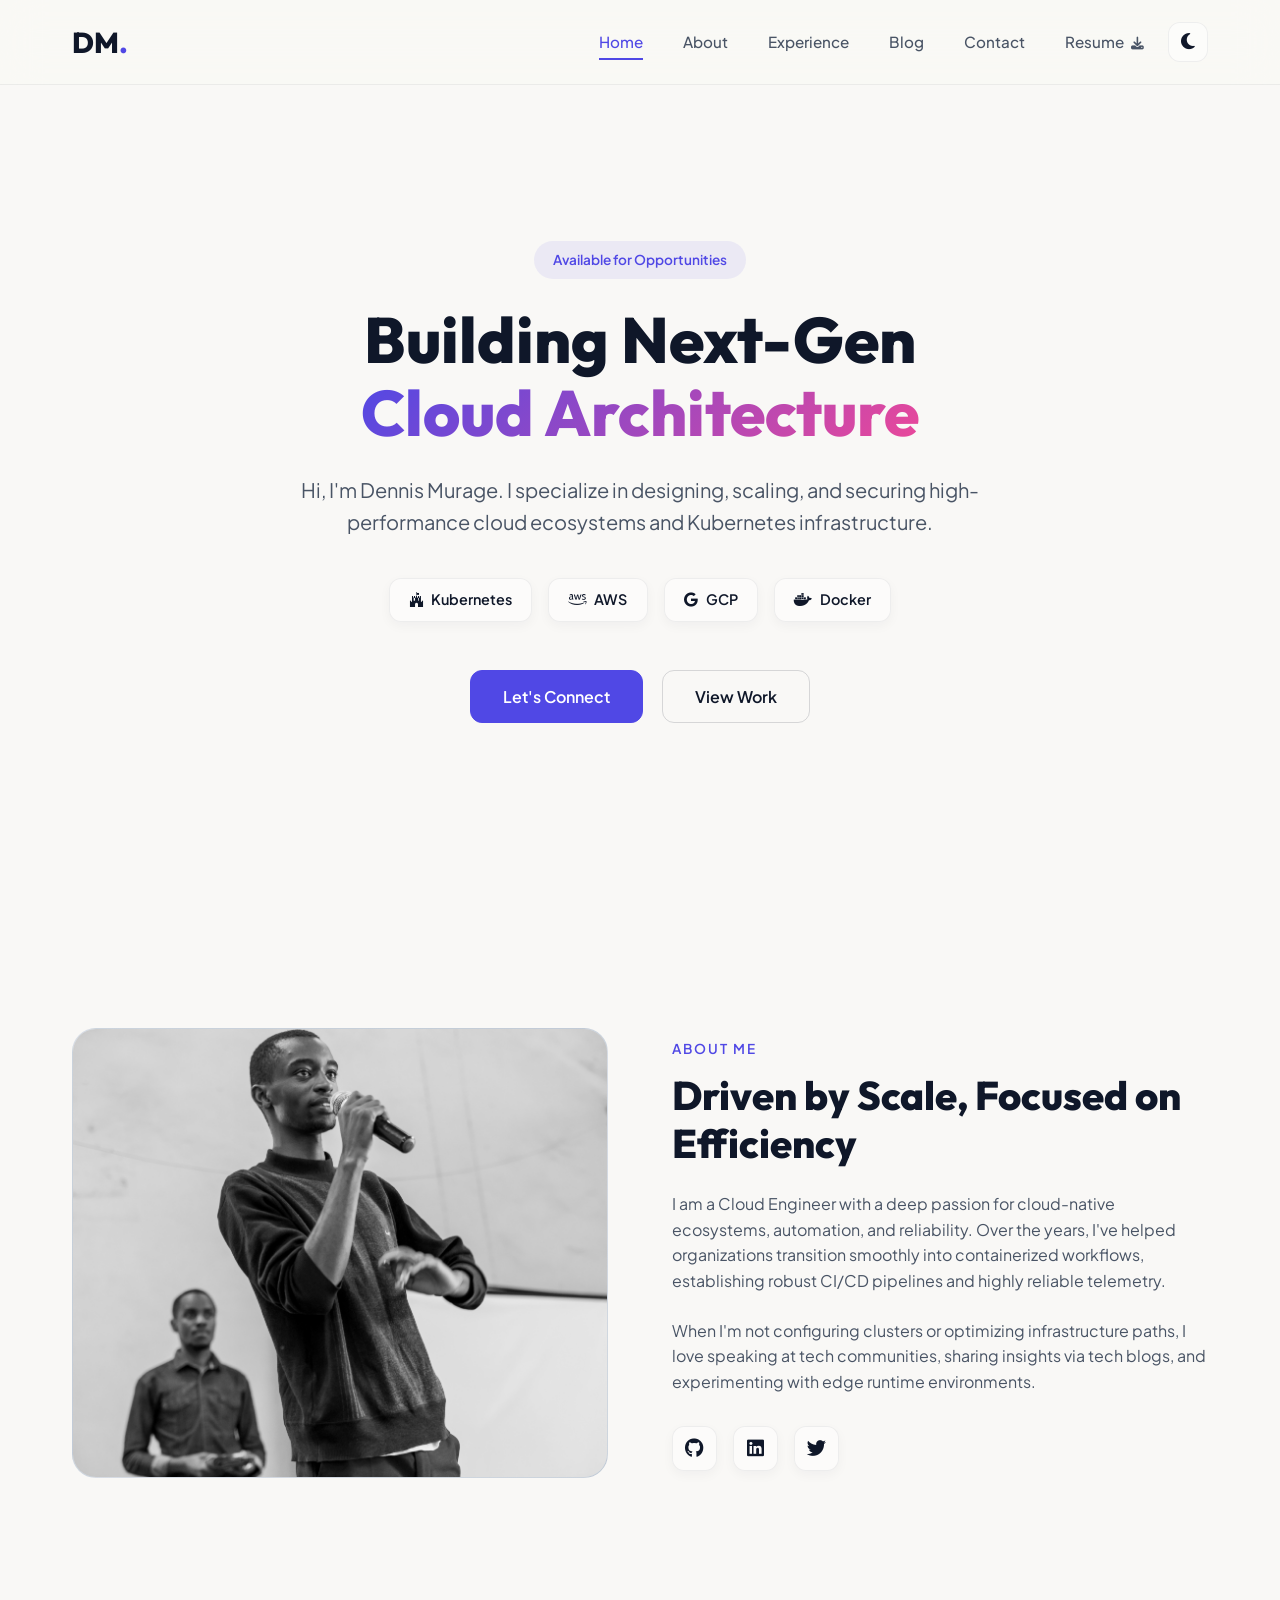
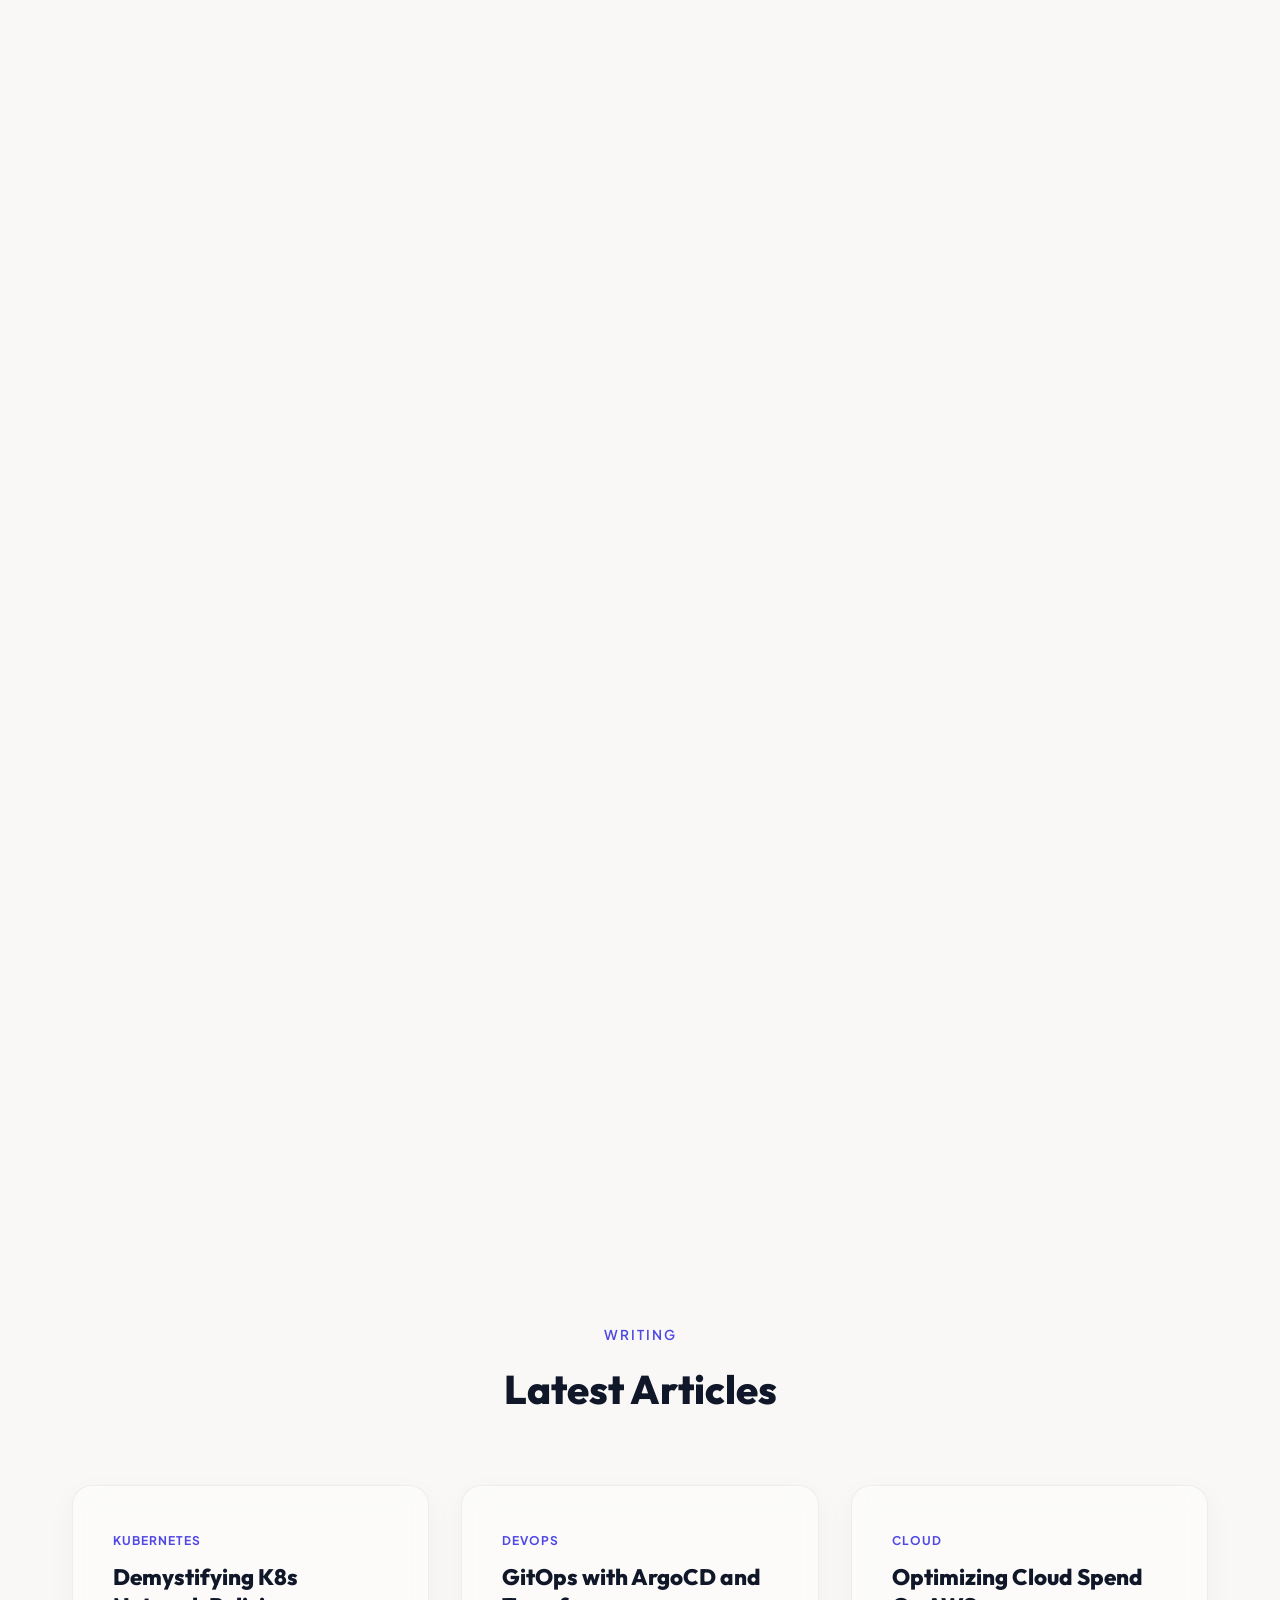
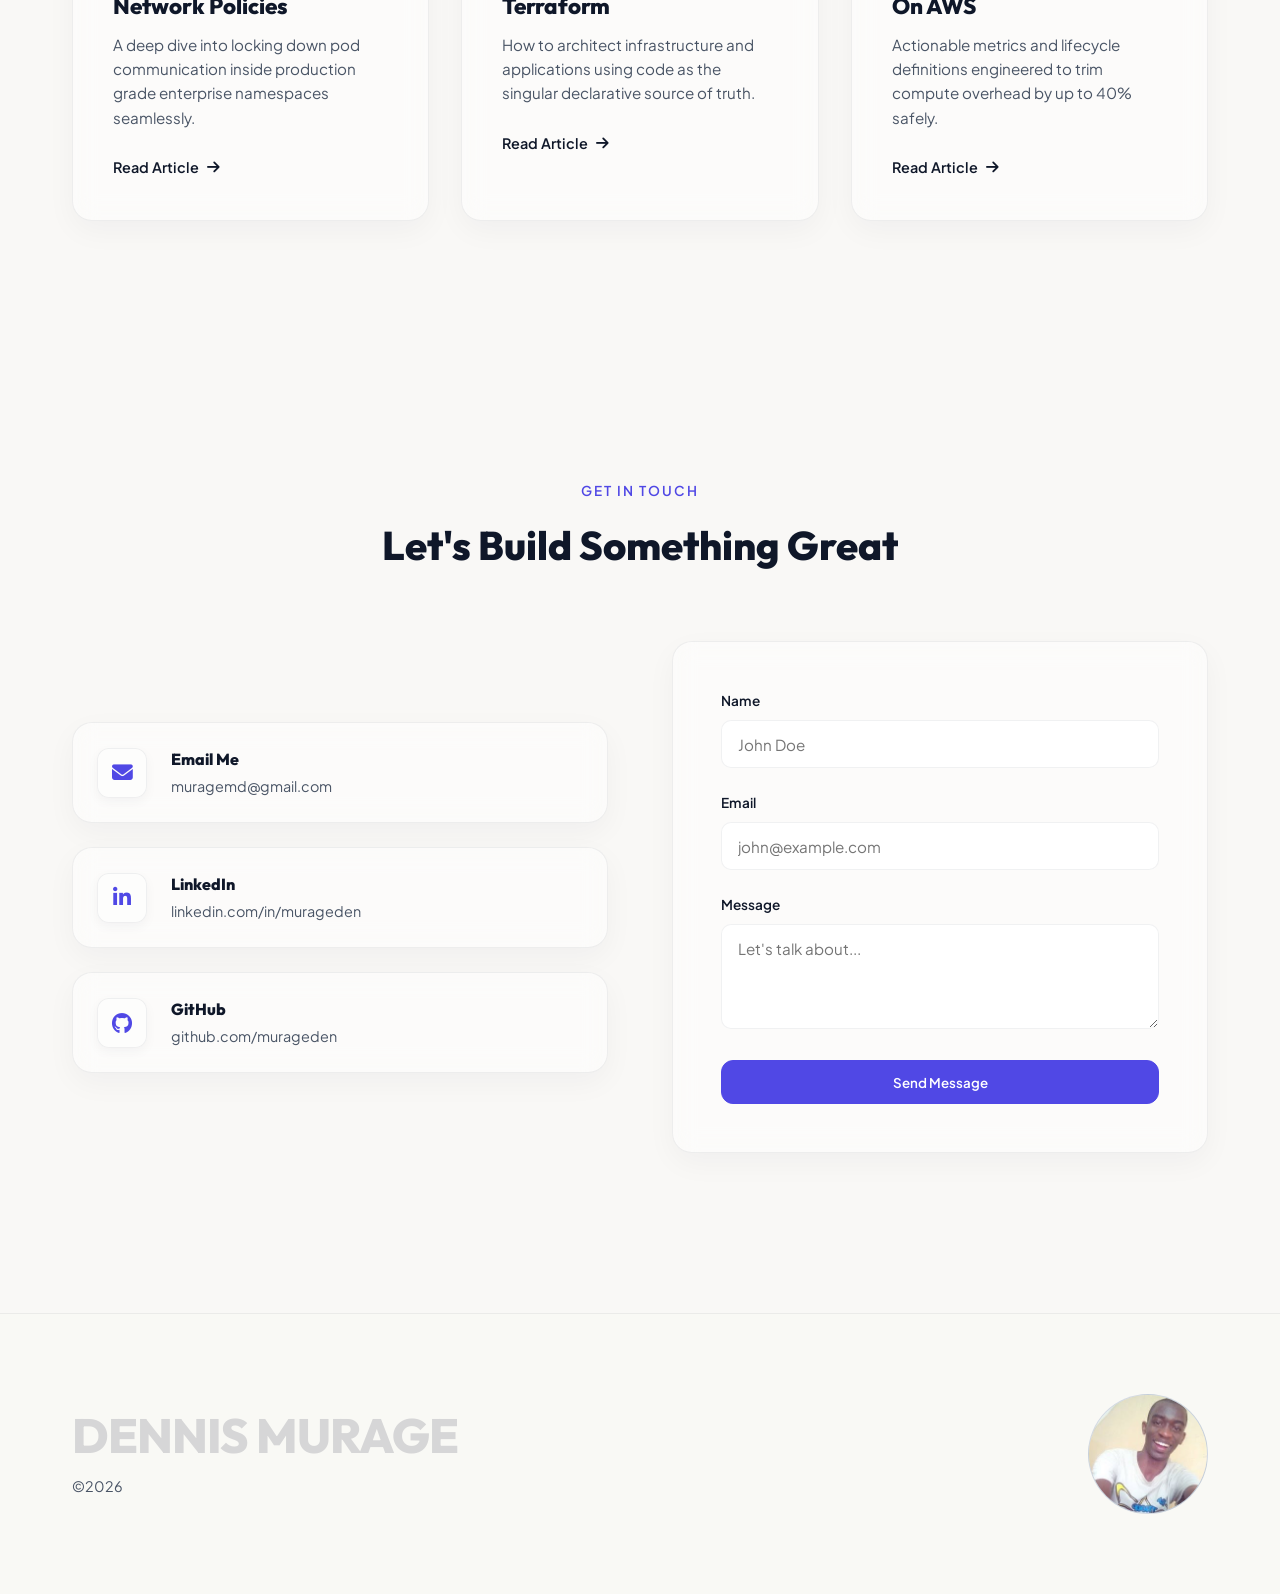
==== commit fc55a3b6: "update resume" ====
--- a/index.html
+++ b/index.html
@@ -29,8 +29,8 @@
                     <a href="#experience" class="nav-item">Experience</a>
                     <a href="#blog" class="nav-item">Blog</a>
                     <a href="#contact" class="nav-item">Contact</a>
-                    <a href="assets/Dennis-Resume-Software-Engineer.pdf" target="_blank"
-                        download="Dennis-Resume-Software-Engineer.pdf" class="nav-item nav-btn">
+                    <a href="assets/dennis_murage_cv.pdf" target="_blank" download="dennis_murage_cv.pdf"
+                        class="nav-item nav-btn">
                         Resume <i class="fa-solid fa-download" style="font-size: 0.8rem; margin-left: 4px;"></i>
                     </a>
                 </div>
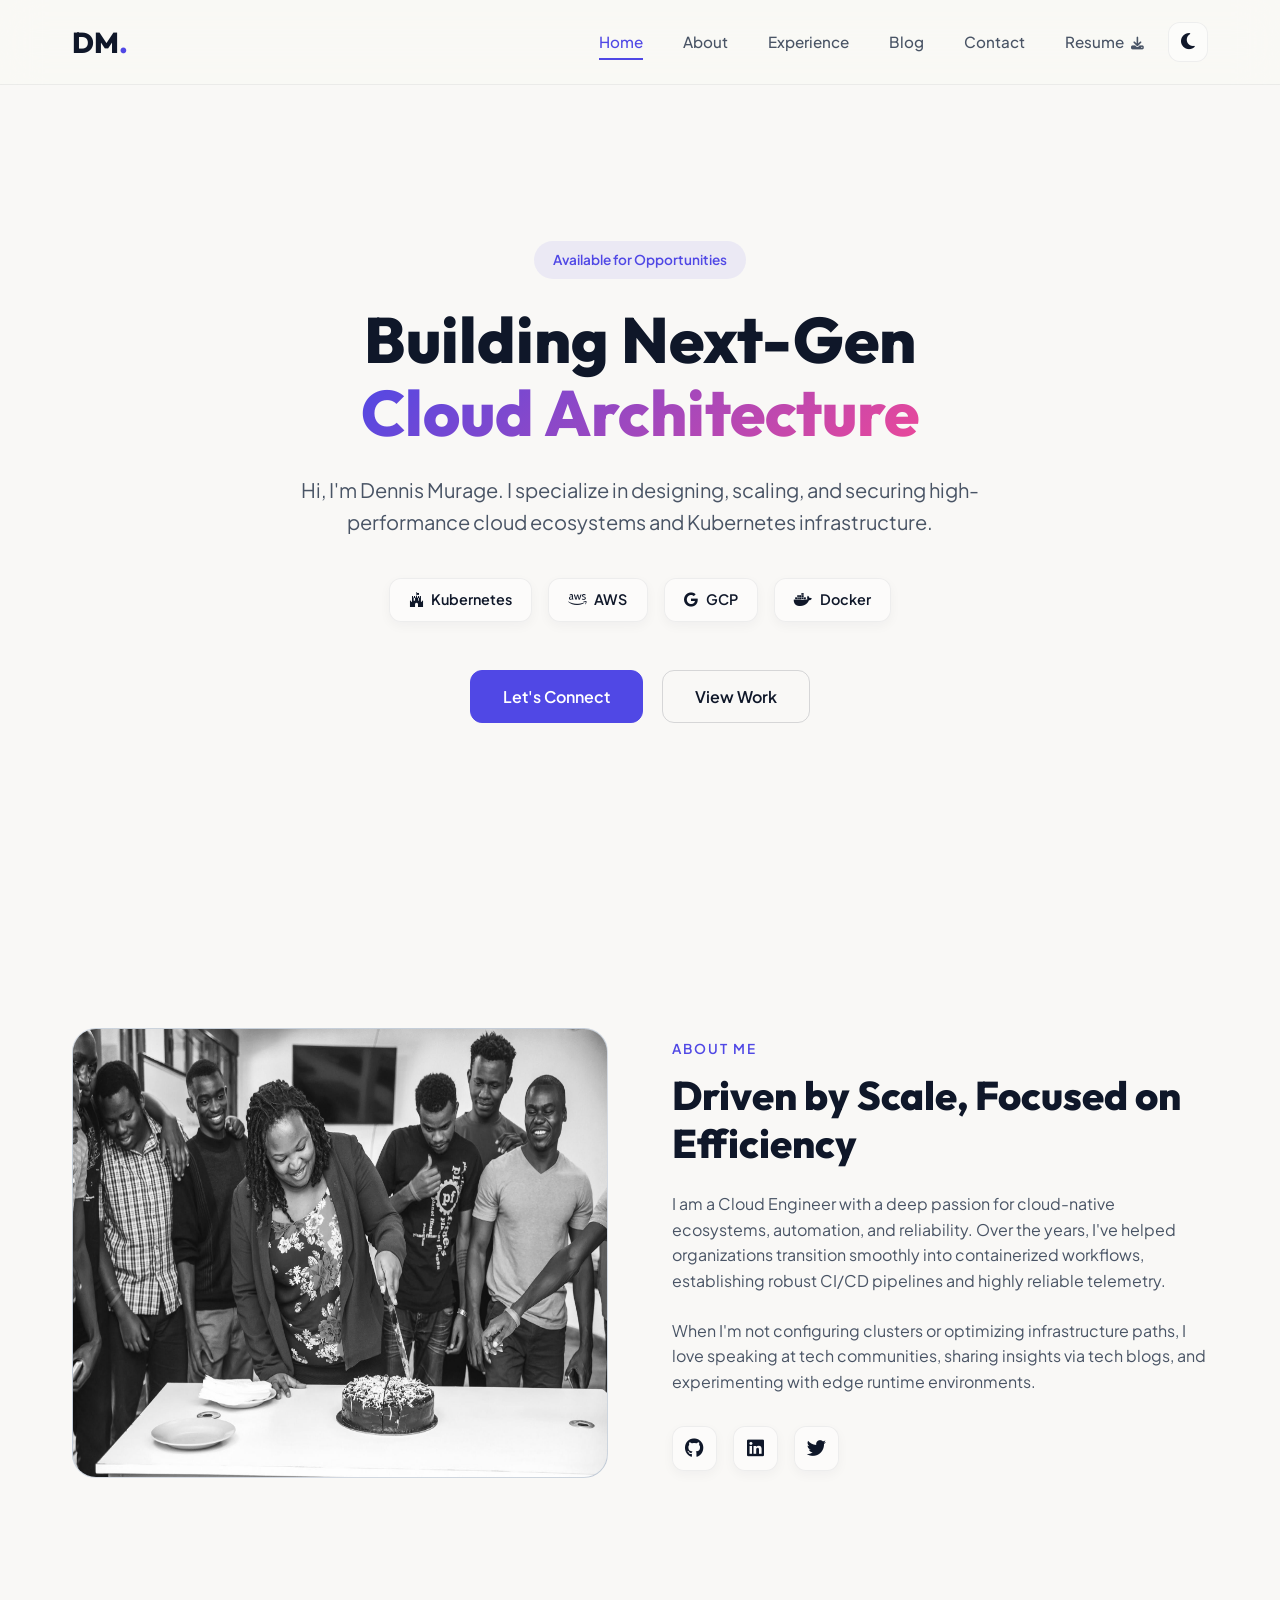
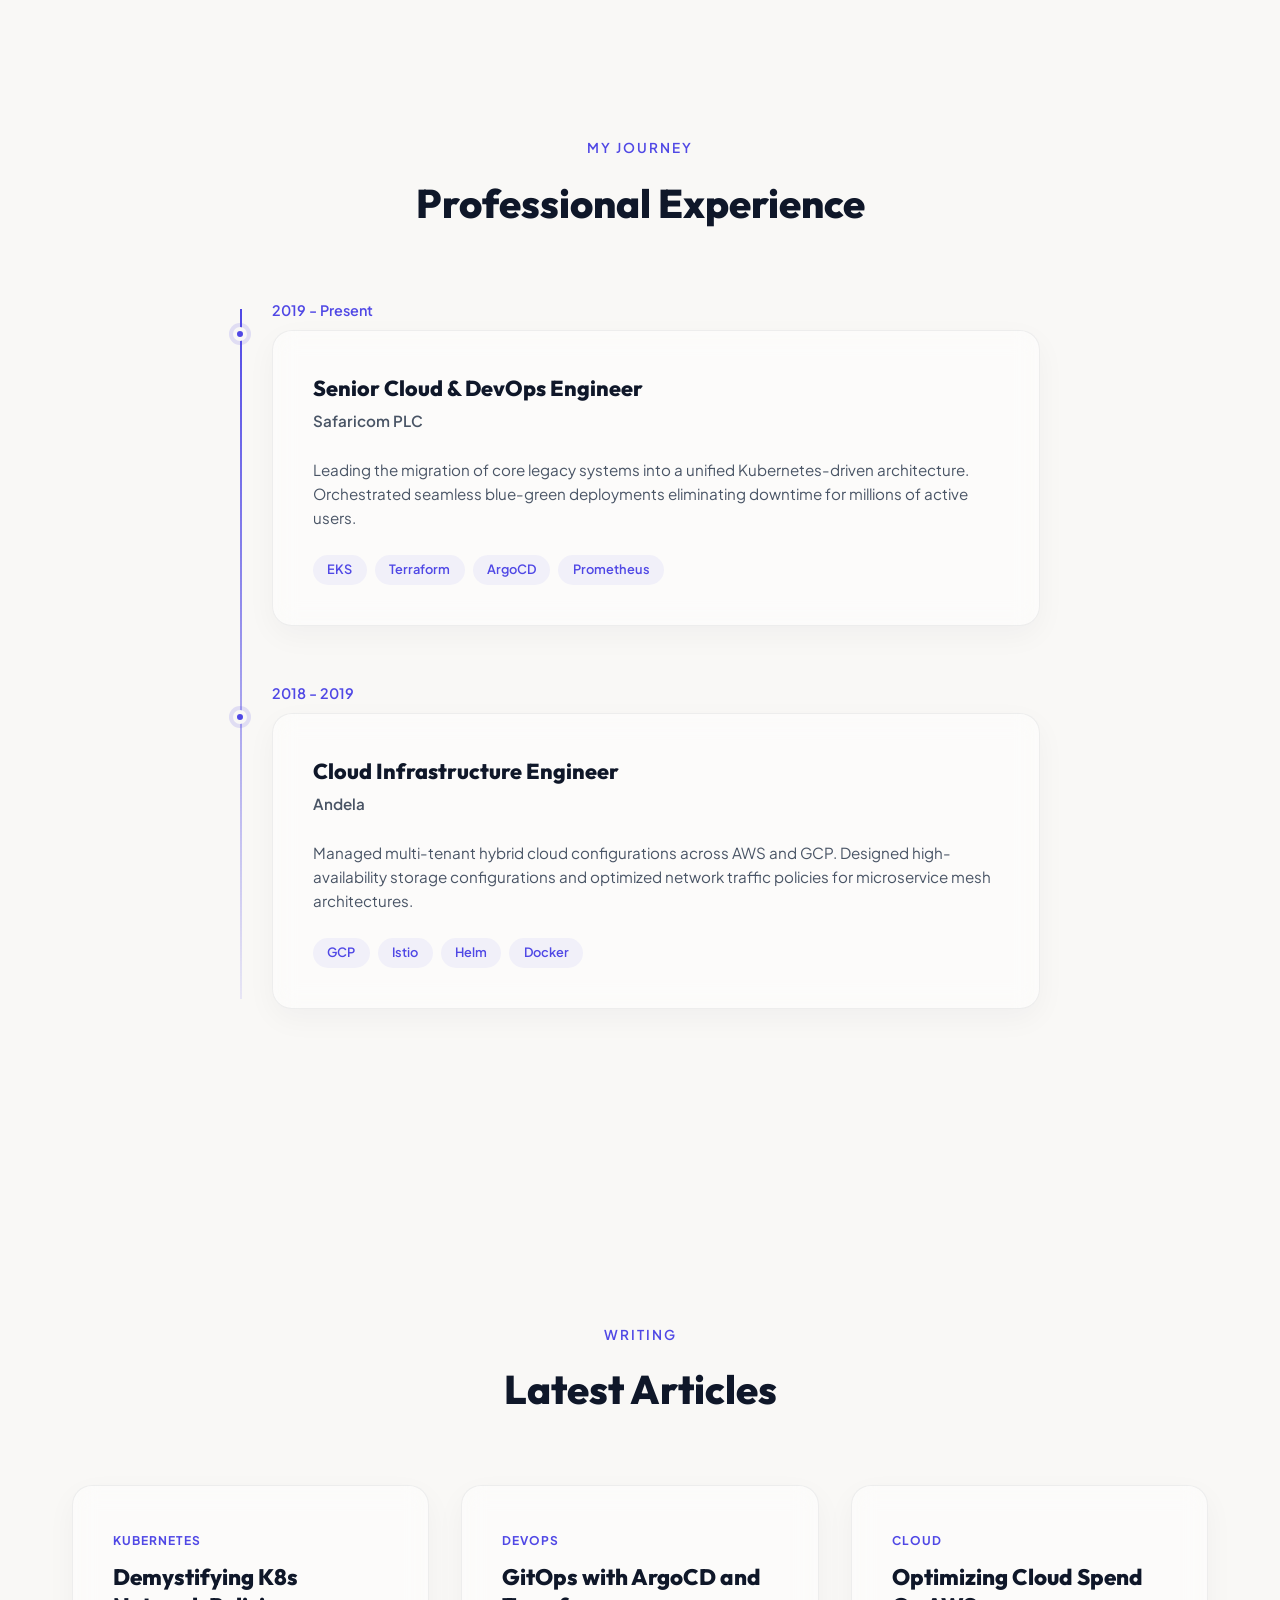
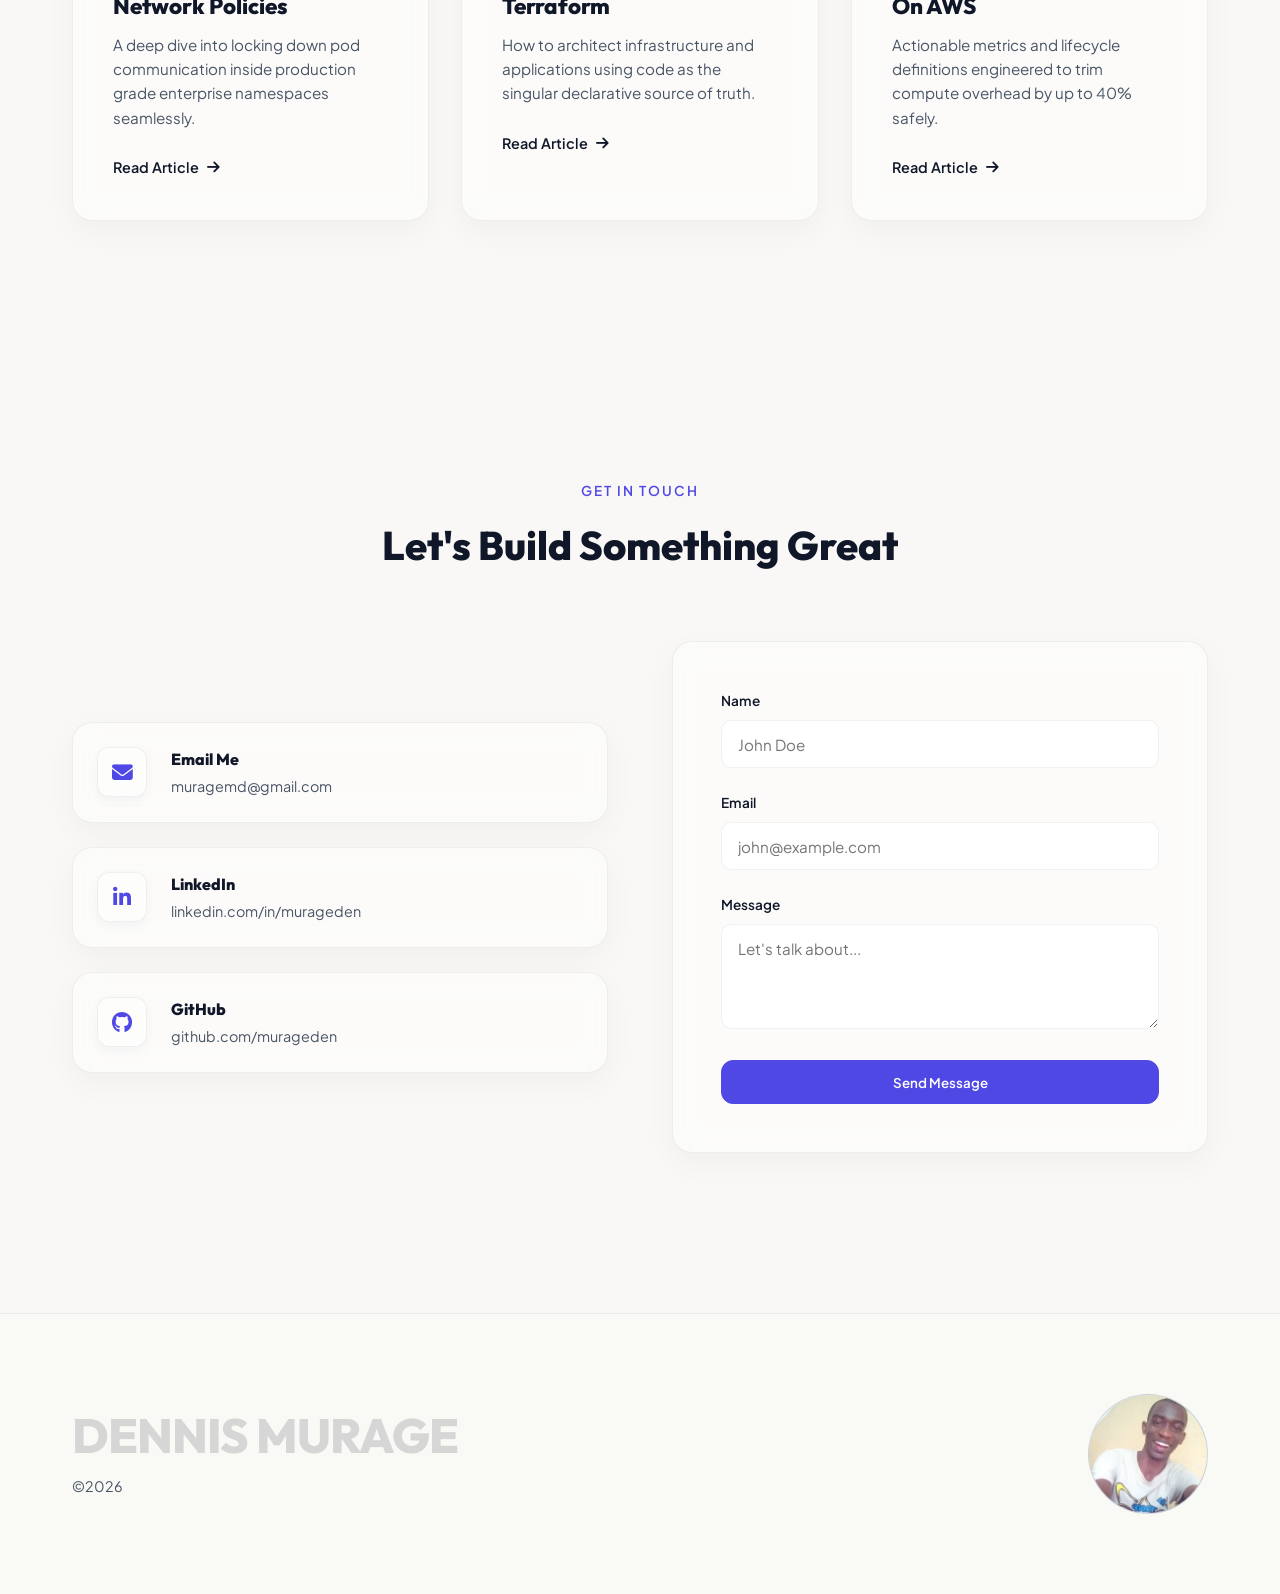
==== commit 53c88e9a: "Add team building activity" ====
--- a/index.html
+++ b/index.html
@@ -70,7 +70,8 @@
             <div class="about-image-wrapper">
                 <div class="image-placeholder main-photo">
                     <i class="fa-solid fa-microphone-lines placeholder-icon"></i>
-                    <img src="assets/murage.jpg" alt="Dennis Murage speaking" class="about-profile-img">
+                    <img src="assets/denno_team.jpg" alt="Dennis Murage team building" class="about-profile-img"
+                        style="object-fit: fill; width: 100%;">
                 </div>
             </div>
             <div class="about-text">
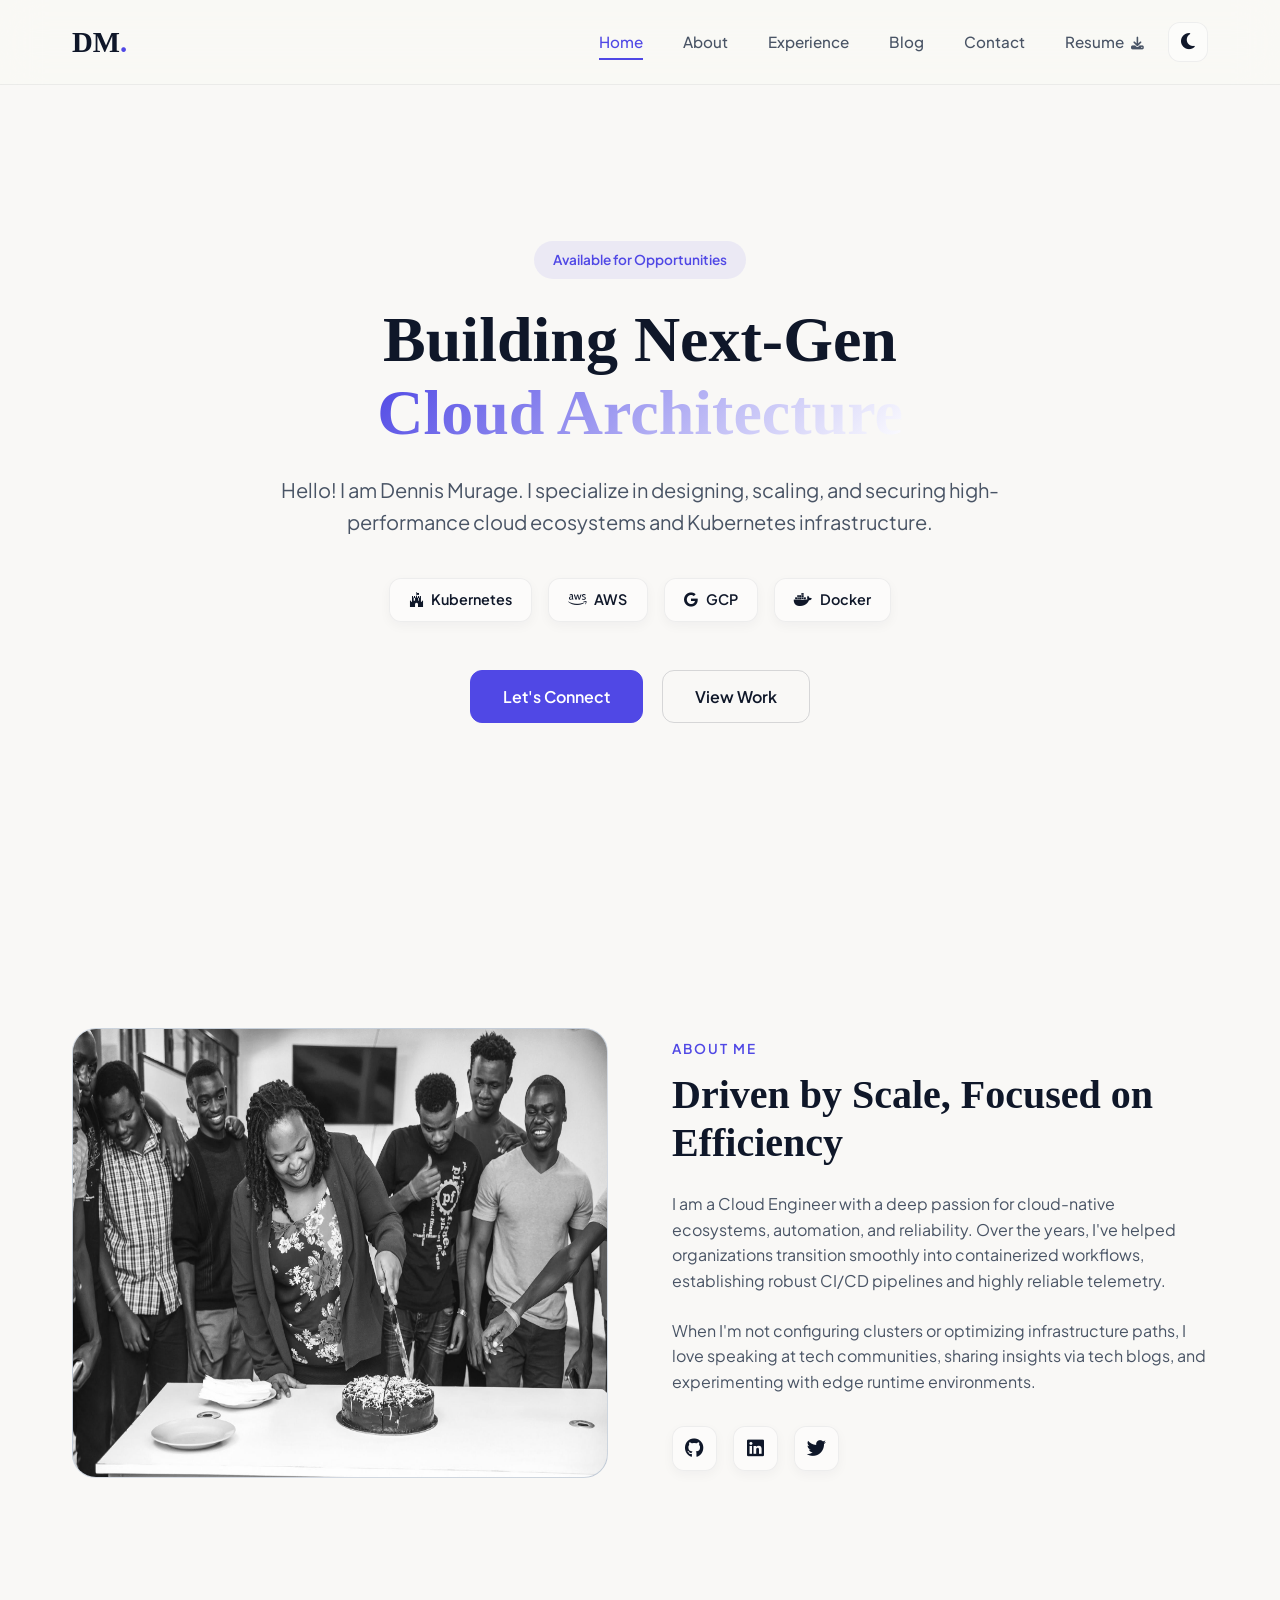
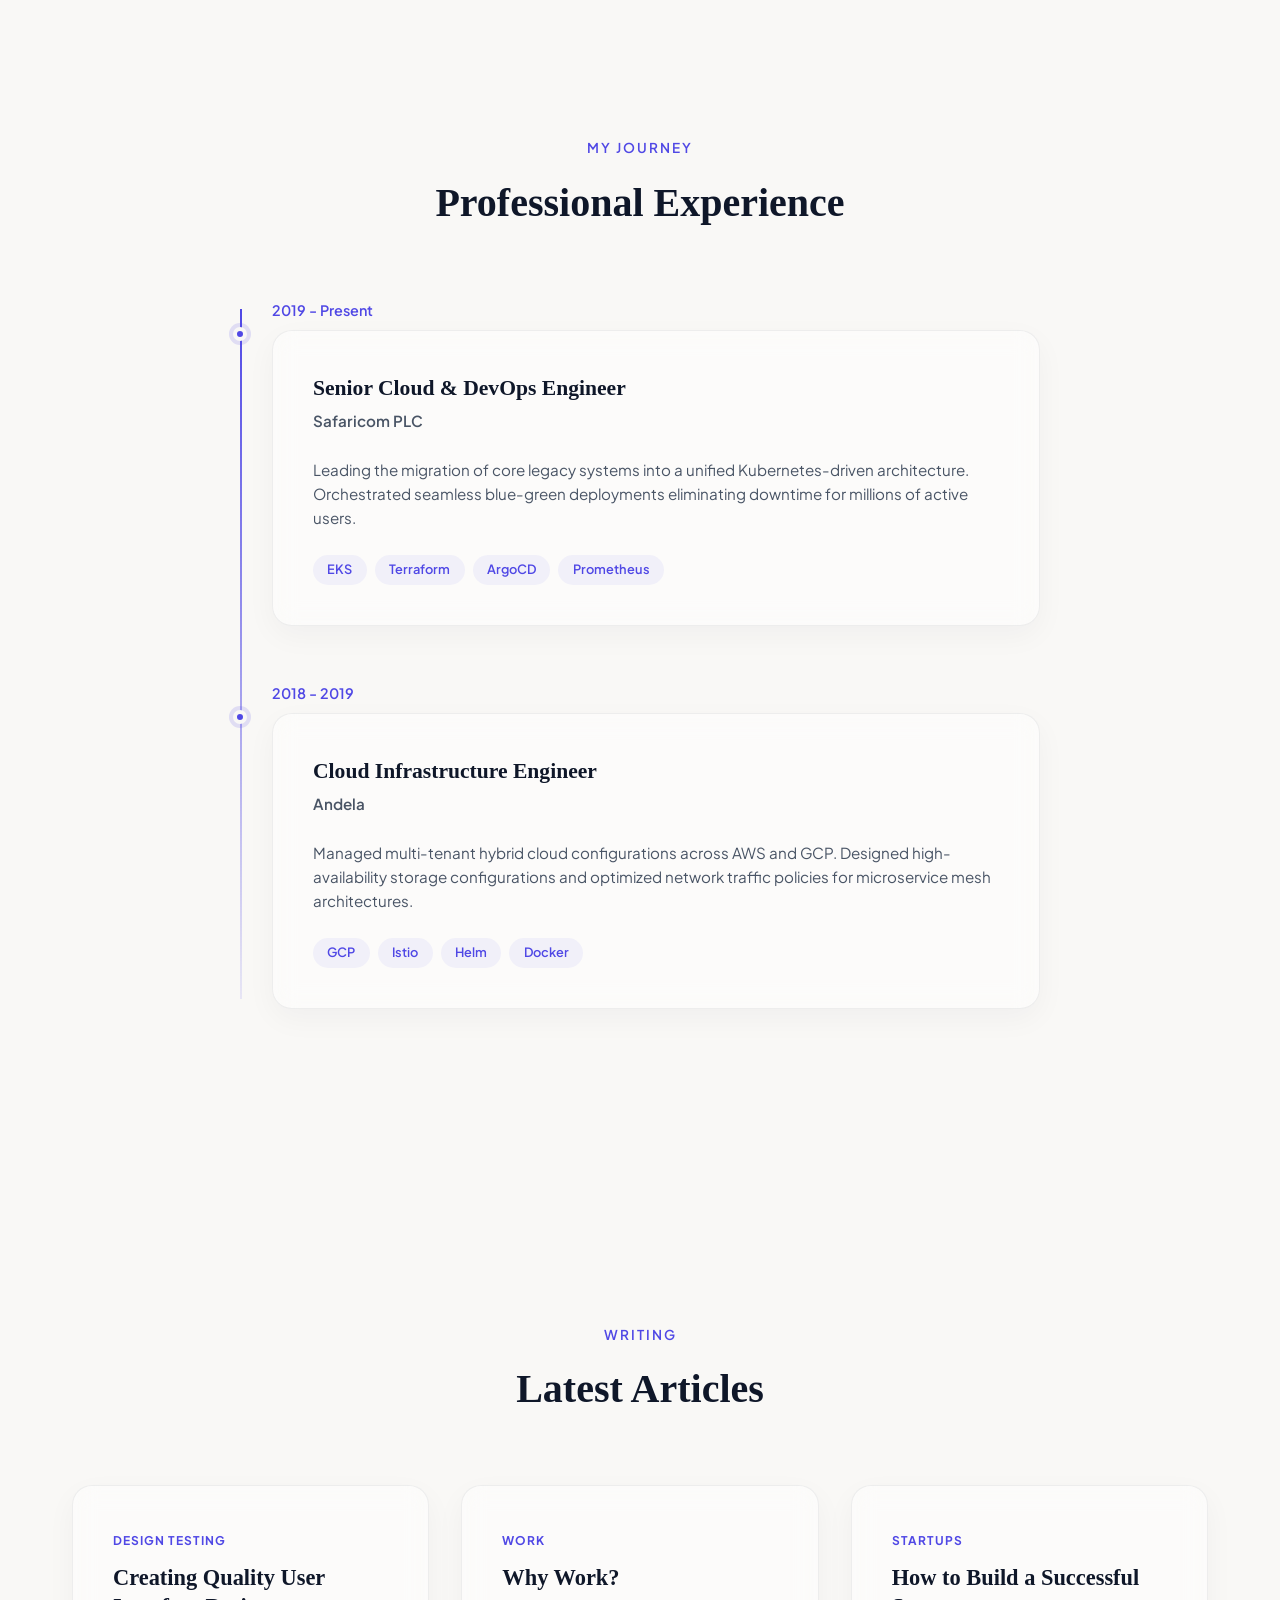
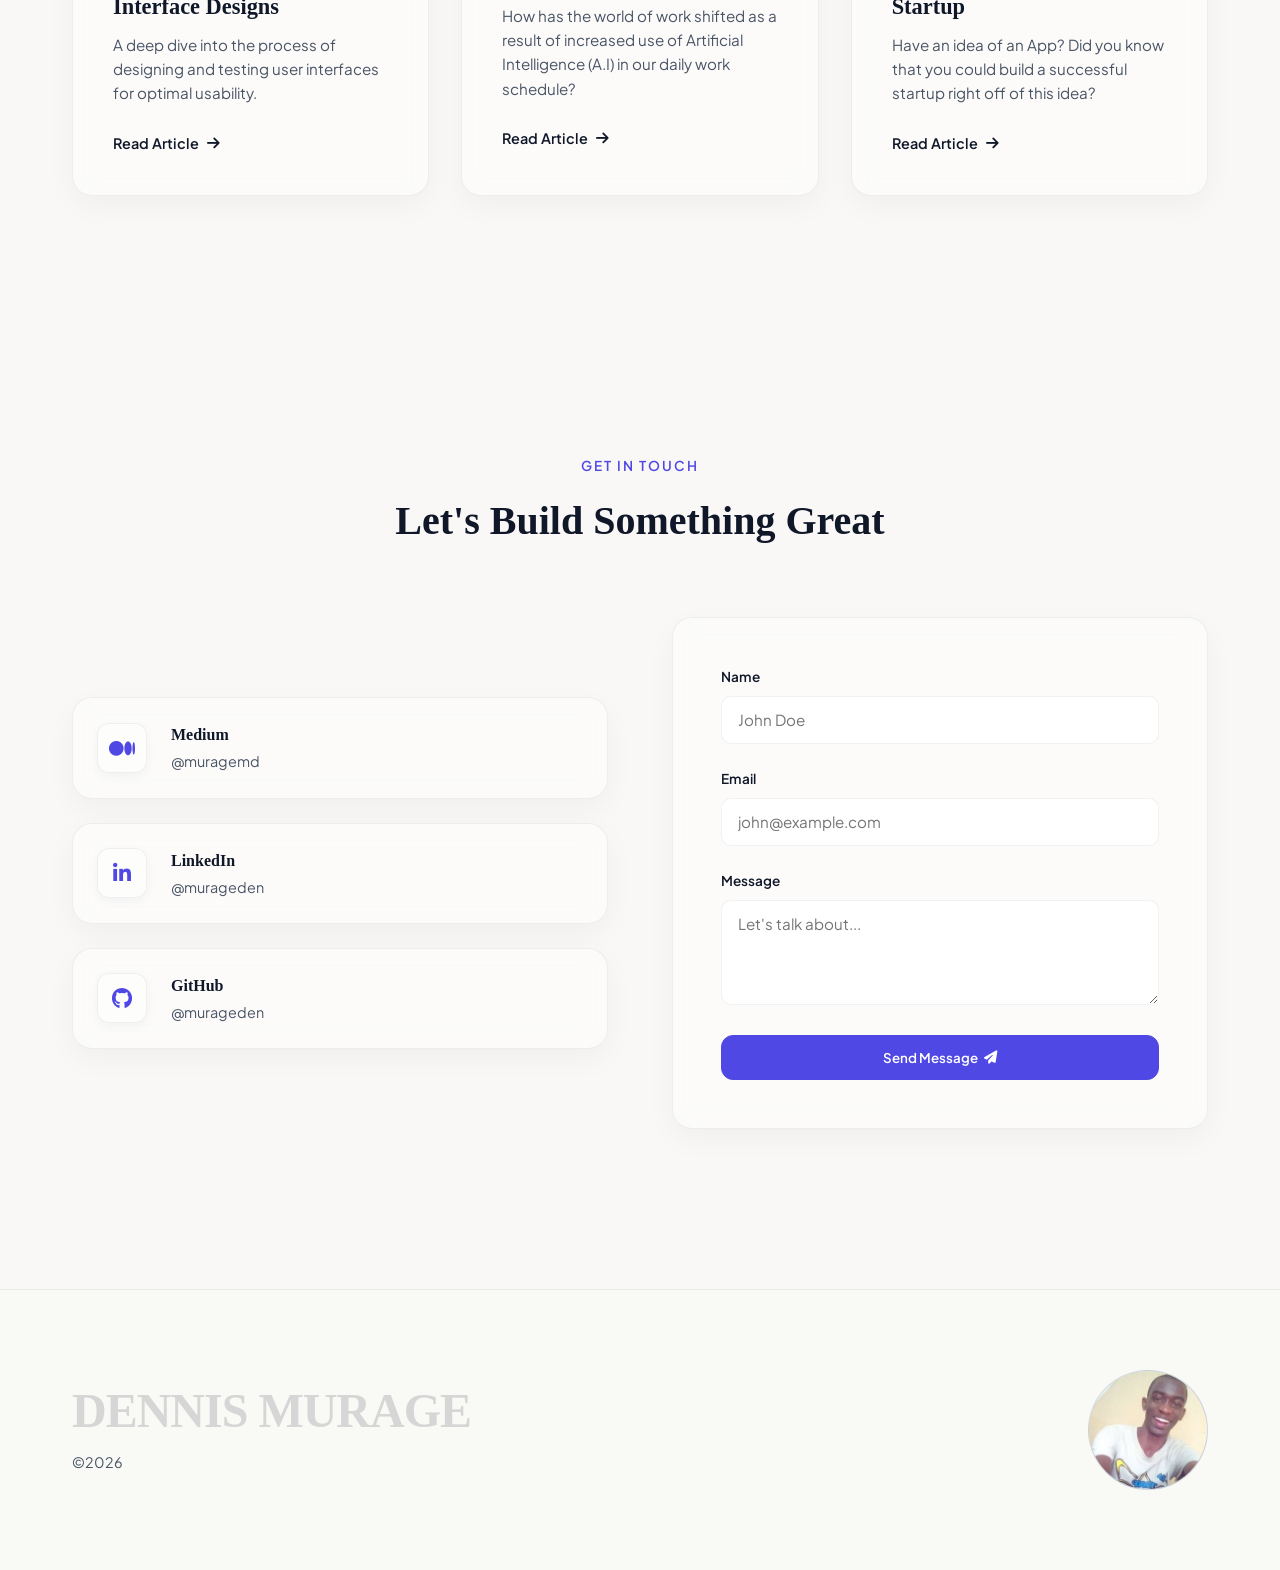
==== commit b1e9c156: "Add email responder system" ====
--- a/index.html
+++ b/index.html
@@ -48,7 +48,7 @@
         <div class="hero-content reveal">
             <span class="badge">Available for Opportunities</span>
             <h1>Building Next-Gen <br><span class="text-gradient">Cloud Architecture</span></h1>
-            <p class="hero-lead">Hi, I'm Dennis Murage. I specialize in designing, scaling, and securing
+            <p class="hero-lead">Hello! I am Dennis Murage. I specialize in designing, scaling, and securing
                 high-performance cloud ecosystems and Kubernetes infrastructure.</p>
 
             <div class="tech-badges">
@@ -152,31 +152,35 @@
             <div class="grid-3">
                 <article class="blog-card glass-card">
                     <div class="blog-content">
-                        <span class="blog-tag">Kubernetes</span>
-                        <h3>Demystifying K8s Network Policies</h3>
-                        <p>A deep dive into locking down pod communication inside production grade enterprise namespaces
-                            seamlessly.</p>
-                        <a href="#" class="blog-link">Read Article <i class="fa-solid fa-arrow-right"></i></a>
+                        <span class="blog-tag">Design Testing</span>
+                        <h3>Creating Quality User Interface Designs</h3>
+                        <p>A deep dive into the process of designing and testing user interfaces for optimal usability.
+                        </p>
+                        <a href="https://murageden.hashnode.dev/8-tips-for-making-uiux-testing-easier"
+                            class="blog-link">Read Article <i class="fa-solid fa-arrow-right"></i></a>
                     </div>
                 </article>
 
                 <article class="blog-card glass-card">
                     <div class="blog-content">
-                        <span class="blog-tag">DevOps</span>
-                        <h3>GitOps with ArgoCD and Terraform</h3>
-                        <p>How to architect infrastructure and applications using code as the singular declarative
-                            source of truth.</p>
-                        <a href="#" class="blog-link">Read Article <i class="fa-solid fa-arrow-right"></i></a>
+                        <span class="blog-tag">Work</span>
+                        <h3>Why Work?</h3>
+                        <p>How has the world of work shifted as a result of increased use of Artificial Intelligence
+                            (A.I)
+                            in our daily work schedule?</p>
+                        <a href="https://medium.com/@muragemd/why-work-3d68ca1de0c2" class="blog-link">Read
+                            Article <i class="fa-solid fa-arrow-right"></i></a>
                     </div>
                 </article>
 
                 <article class="blog-card glass-card">
                     <div class="blog-content">
-                        <span class="blog-tag">Cloud</span>
-                        <h3>Optimizing Cloud Spend On AWS</h3>
-                        <p>Actionable metrics and lifecycle definitions engineered to trim compute overhead by up to 40%
-                            safely.</p>
-                        <a href="#" class="blog-link">Read Article <i class="fa-solid fa-arrow-right"></i></a>
+                        <span class="blog-tag">Startups</span>
+                        <h3>How to Build a Successful Startup</h3>
+                        <p>Have an idea of an App? Did you know that you could build a successful startup right
+                            off of this idea?</p>
+                        <a href="https://murageden.hashnode.dev/the-making-of-an-app" class="blog-link">Read Article <i
+                                class="fa-solid fa-arrow-right"></i></a>
                     </div>
                 </article>
             </div>
@@ -192,20 +196,20 @@
 
             <div class="grid-2">
                 <div class="contact-info-grid">
-                    <div class="glass-card contact-card clickable" data-copy="muragemd@gmail.com">
-                        <div class="contact-icon"><i class="fa-solid fa-envelope"></i></div>
+
+                    <a href="https://medium.com/@muragemd" target="_blank" class="glass-card contact-card">
+                        <div class="contact-icon"><i class="fa-brands fa-medium"></i></div>
                         <div>
-                            <h4>Email Me</h4>
-                            <p>muragemd@gmail.com</p>
-                        </div>
-                        <span class="tooltip">Click to copy</span>
-                    </div>
+                            <h4>Medium</h4>
+                            <p>@muragemd</p>
+                        </div>
+                    </a>
 
                     <a href="https://ke.linkedin.com/in/murageden" target="_blank" class="glass-card contact-card">
                         <div class="contact-icon"><i class="fa-brands fa-linkedin-in"></i></div>
                         <div>
                             <h4>LinkedIn</h4>
-                            <p>linkedin.com/in/murageden</p>
+                            <p>@murageden</p>
                         </div>
                     </a>
 
@@ -213,26 +217,31 @@
                         <div class="contact-icon"><i class="fa-brands fa-github"></i></div>
                         <div>
                             <h4>GitHub</h4>
-                            <p>github.com/murageden</p>
+                            <p>@murageden</p>
                         </div>
                     </a>
                 </div>
 
                 <div class="contact-form-wrapper glass-card">
-                    <form class="contact-form" onsubmit="event.preventDefault();">
+                    <form class="contact-form" id="contact-form" autocomplete="on">
                         <div class="form-group">
                             <label for="name">Name</label>
-                            <input type="text" id="name" required placeholder="John Doe">
+                            <input type="text" name="fi-sender-fullName" id="name" required placeholder="John Doe">
                         </div>
                         <div class="form-group">
                             <label for="email">Email</label>
-                            <input type="email" id="email" required placeholder="john@example.com">
+                            <input type="email" name="fi-sender-email" id="email" required
+                                placeholder="john@example.com">
                         </div>
                         <div class="form-group">
                             <label for="message">Message</label>
-                            <textarea id="message" rows="4" required placeholder="Let's talk about..."></textarea>
-                        </div>
-                        <button type="submit" class="btn btn-primary btn-full">Send Message</button>
+                            <textarea name="fi-text-message" id="message" rows="4" required
+                                placeholder="Let's talk about..."></textarea>
+                        </div>
+                        <p id="form-result"></p>
+                        <button type="submit" id="btnSubmit" class="btn btn-primary btn-full">
+                            Send Message <i class="fa-solid fa-paper-plane" style="margin-left: 6px;"></i>
+                        </button>
                     </form>
                 </div>
             </div>
@@ -256,6 +265,25 @@
 
     <script src="splash.js"></script>
     <script src="app.js"></script>
+    <script src="https://forminit.com/sdk/v1/forminit.js"></script>
+    <script>
+        const forminit = new Forminit();
+
+        document.getElementById('contact-form').addEventListener('submit', async (e) => {
+            e.preventDefault();
+
+            const formData = new FormData(e.target);
+            const { data, error } = await forminit.submit('1oh8svyucqd', formData);
+
+            if (error) {
+                document.getElementById('form-result').textContent = error.message;
+                return;
+            }
+
+            document.getElementById('form-result').textContent = 'Message sent!';
+            e.target.reset();
+        });
+    </script>
 </body>
 
 </html>
--- a/styles.css
+++ b/styles.css
@@ -20,8 +20,8 @@
     --nav-bg: rgba(250, 249, 246, 0.7);
     --badge-bg: rgba(79, 70, 229, 0.08);
 
-    --font-heading: 'Outfit', sans-serif;
-    --font-body: 'Plus Jakarta Sans', sans-serif;
+    --font-heading: 'Times New Roman', 'Outfit', sans-serif;
+    --font-body: 'Montserrat', 'Plus Jakarta Sans', sans-serif;
     --transition-smooth: all 0.4s cubic-bezier(0.16, 1, 0.3, 1);
 }
 
@@ -237,7 +237,7 @@
 }
 
 .text-gradient {
-    background: linear-gradient(135deg, var(--primary-indigo), #ec4899);
+    background: linear-gradient(135deg, var(--primary-indigo), #ffffff);
     -webkit-background-clip: text;
     -webkit-text-fill-color: transparent;
 }
@@ -445,7 +445,8 @@
     line-height: 1.2;
 }
 
-.about-text p {
+.about-text p,
+#contact-form p {
     color: var(--text-muted-slate);
     margin-bottom: 1.5rem;
 }
@@ -787,7 +788,7 @@
 .reveal {
     opacity: 0;
     transform: translateY(30px);
-    transition: opacity 0.8s ease, transform 0.8s cubic-bezier(0.16, 1, 0.3, 1);
+    transition: opacity 0.255s ease, transform 0.255s cubic-bezier(0.16, 1, 0.3, 1);
 }
 
 .reveal.active {
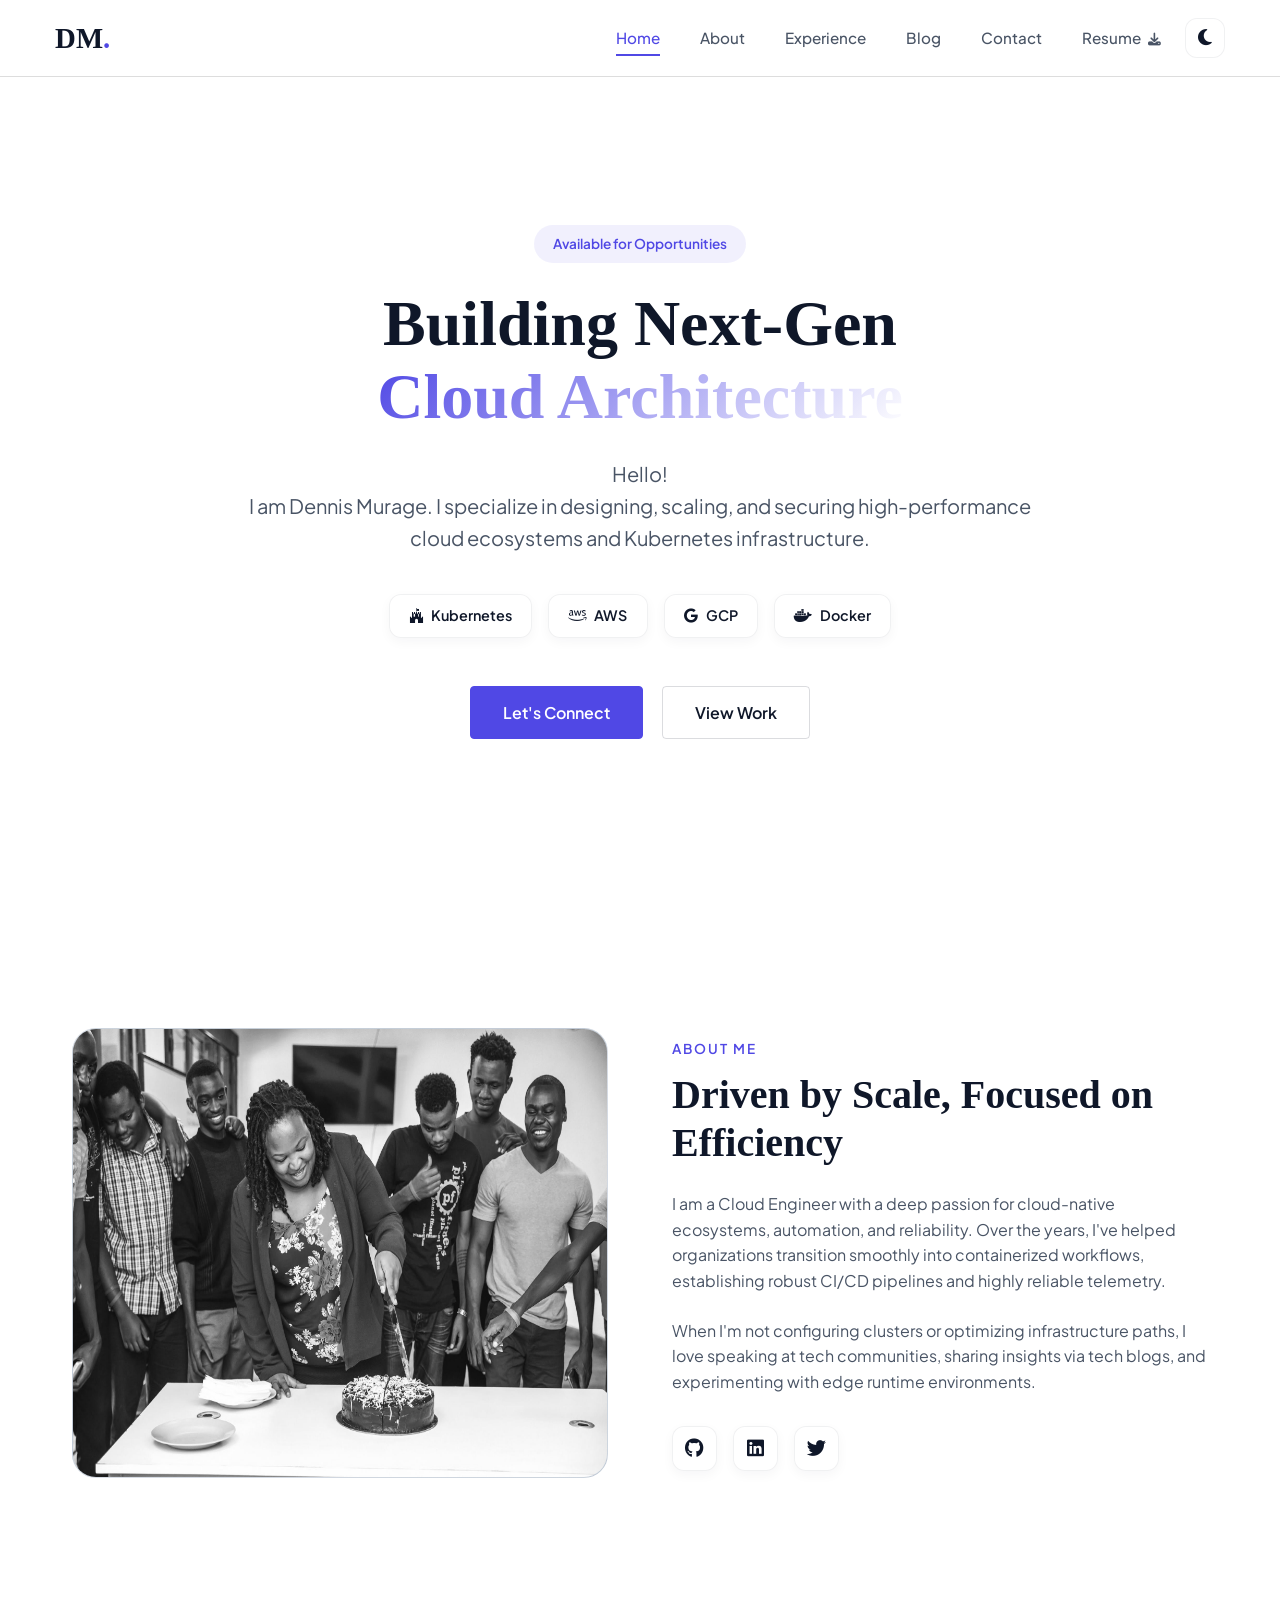
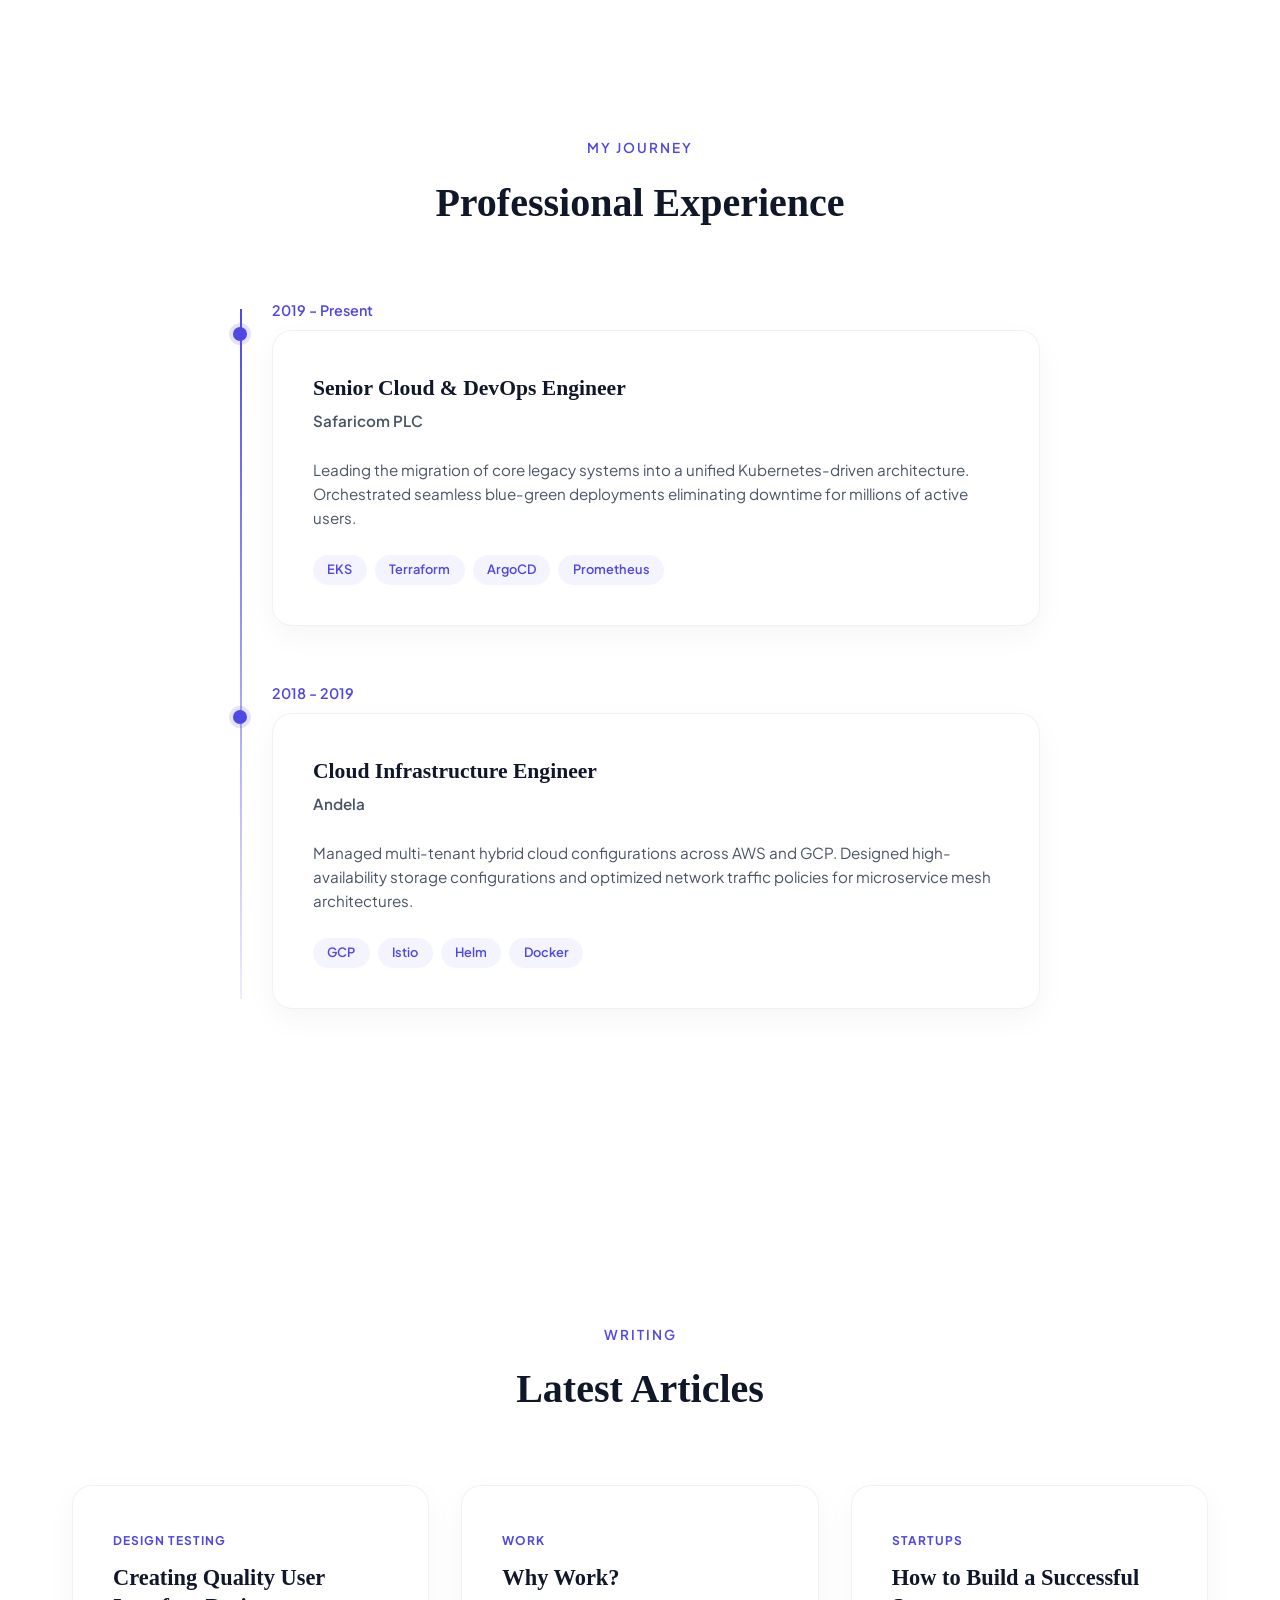
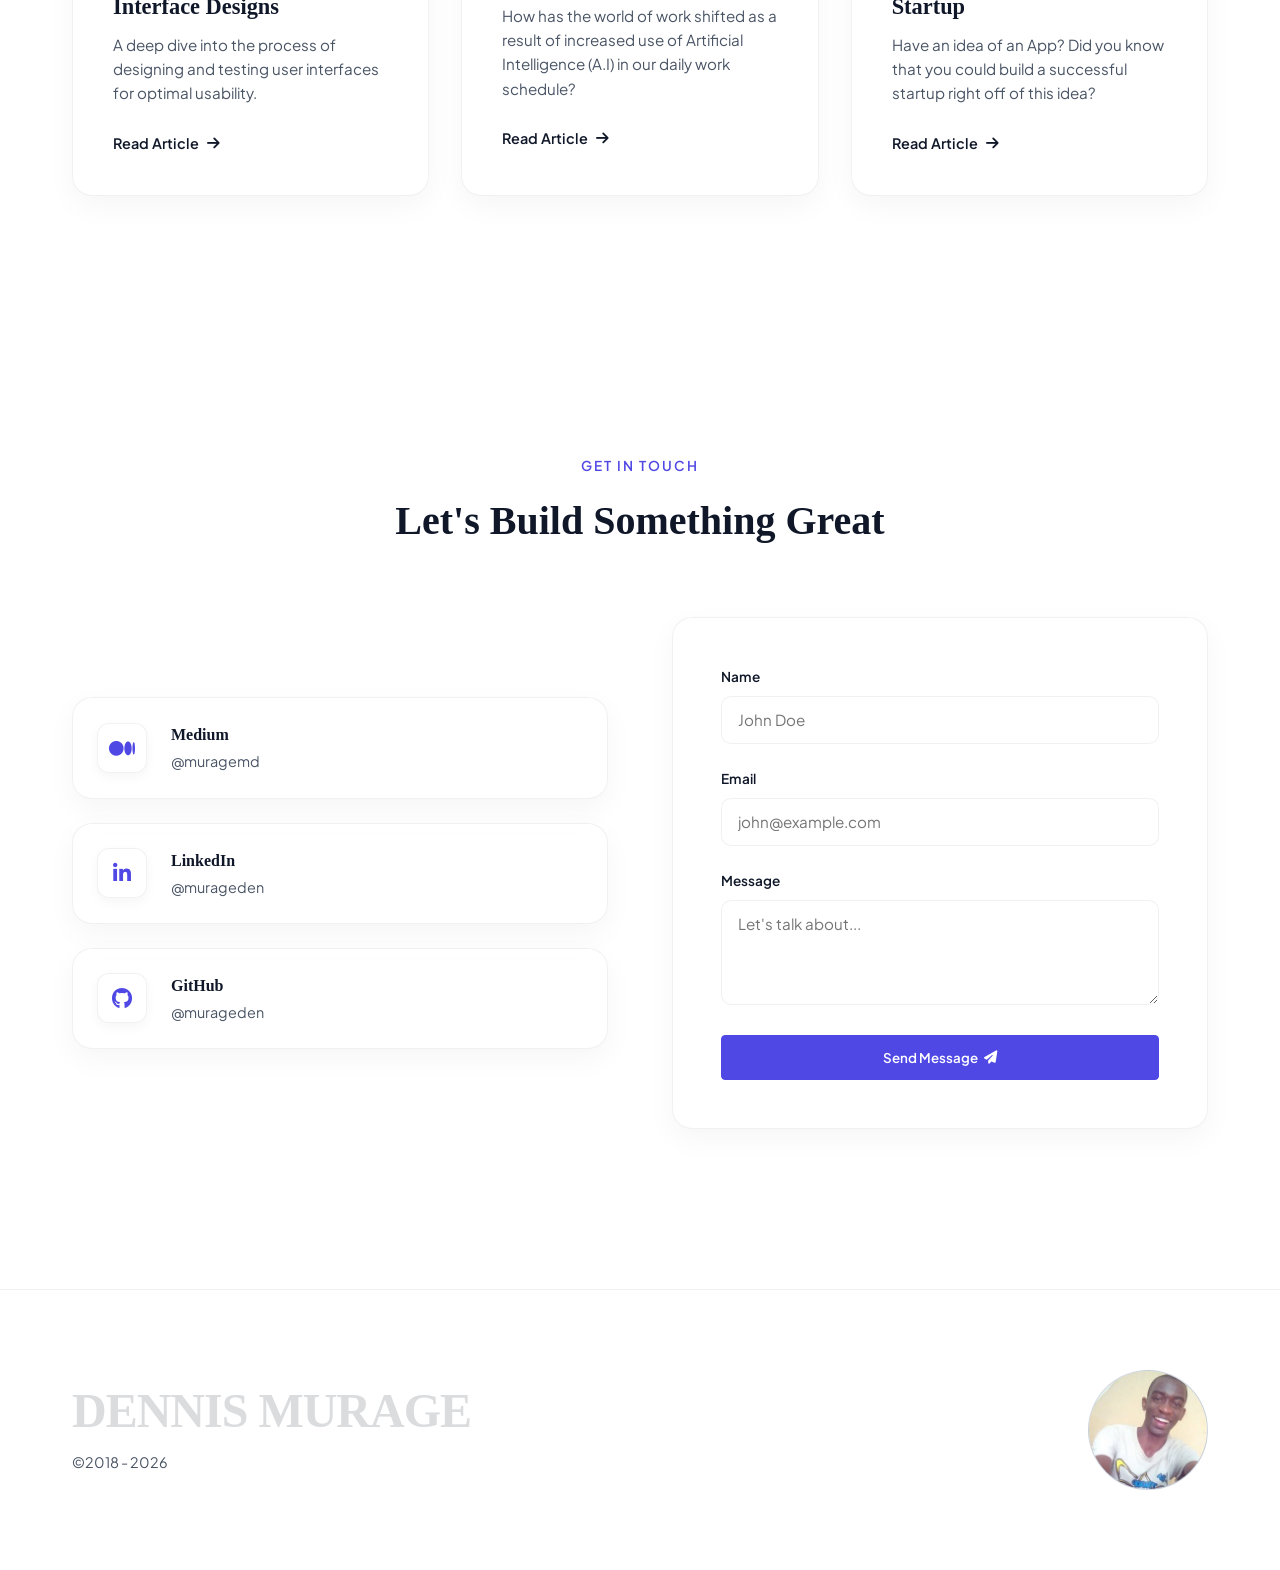
==== commit 0cdf4fba: "Improve readability through changing CSS background color, and HTML text" ====
--- a/index.html
+++ b/index.html
@@ -48,7 +48,7 @@
         <div class="hero-content reveal">
             <span class="badge">Available for Opportunities</span>
             <h1>Building Next-Gen <br><span class="text-gradient">Cloud Architecture</span></h1>
-            <p class="hero-lead">Hello! I am Dennis Murage. I specialize in designing, scaling, and securing
+            <p class="hero-lead">Hello! <br> I am Dennis Murage. I specialize in designing, scaling, and securing
                 high-performance cloud ecosystems and Kubernetes infrastructure.</p>
 
             <div class="tech-badges">
@@ -252,7 +252,7 @@
         <div class="container footer-grid">
             <div class="footer-left">
                 <h2 class="footer-logo-huge">DENNIS MURAGE</h2>
-                <p class="footer-credit">&copy;2026</p>
+                <p class="footer-credit">&copy;2018 - 2026</p>
             </div>
             <div class="footer-right">
                 <div class="image-placeholder footer-photo">
--- a/styles.css
+++ b/styles.css
@@ -1,7 +1,7 @@
 /* Color Palette System & Variables */
 :root {
     /* Default Light Mode Settings */
-    --bg-warm-white: HSL(40, 20%, 97%);
+    --bg-warm-white: HSL(100%, 100%, 100%);
     /* #faf9f6 */
     --primary-indigo: HSL(243, 75%, 59%);
     /* #4f46e5 */
@@ -17,7 +17,7 @@
 
     --card-hover-bg: rgba(255, 255, 255, 0.7);
     --input-bg: #ffffff;
-    --nav-bg: rgba(250, 249, 246, 0.7);
+    --nav-bg: rgba(255, 255, 255, 0.7);
     --badge-bg: rgba(79, 70, 229, 0.08);
 
     --font-heading: 'Times New Roman', 'Outfit', sans-serif;
@@ -127,14 +127,14 @@
     background: var(--nav-bg);
     backdrop-filter: blur(20px);
     -webkit-backdrop-filter: blur(20px);
-    border-bottom: 1px solid var(--glass-border);
+    border-bottom: 1px solid #ddd;
     transition: background 0.5s ease;
 }
 
 .nav-container {
     max-width: 1200px;
     margin: 0 auto;
-    padding: 1.2rem 2rem;
+    padding: 0.945rem;
     display: flex;
     justify-content: space-between;
     align-items: center;
@@ -269,7 +269,7 @@
     padding: 0.8rem 2rem;
     font-family: var(--font-body);
     font-weight: 600;
-    border-radius: 12px;
+    border-radius: 4px;
     text-decoration: none;
     cursor: pointer;
     transition: var(--transition-smooth);
